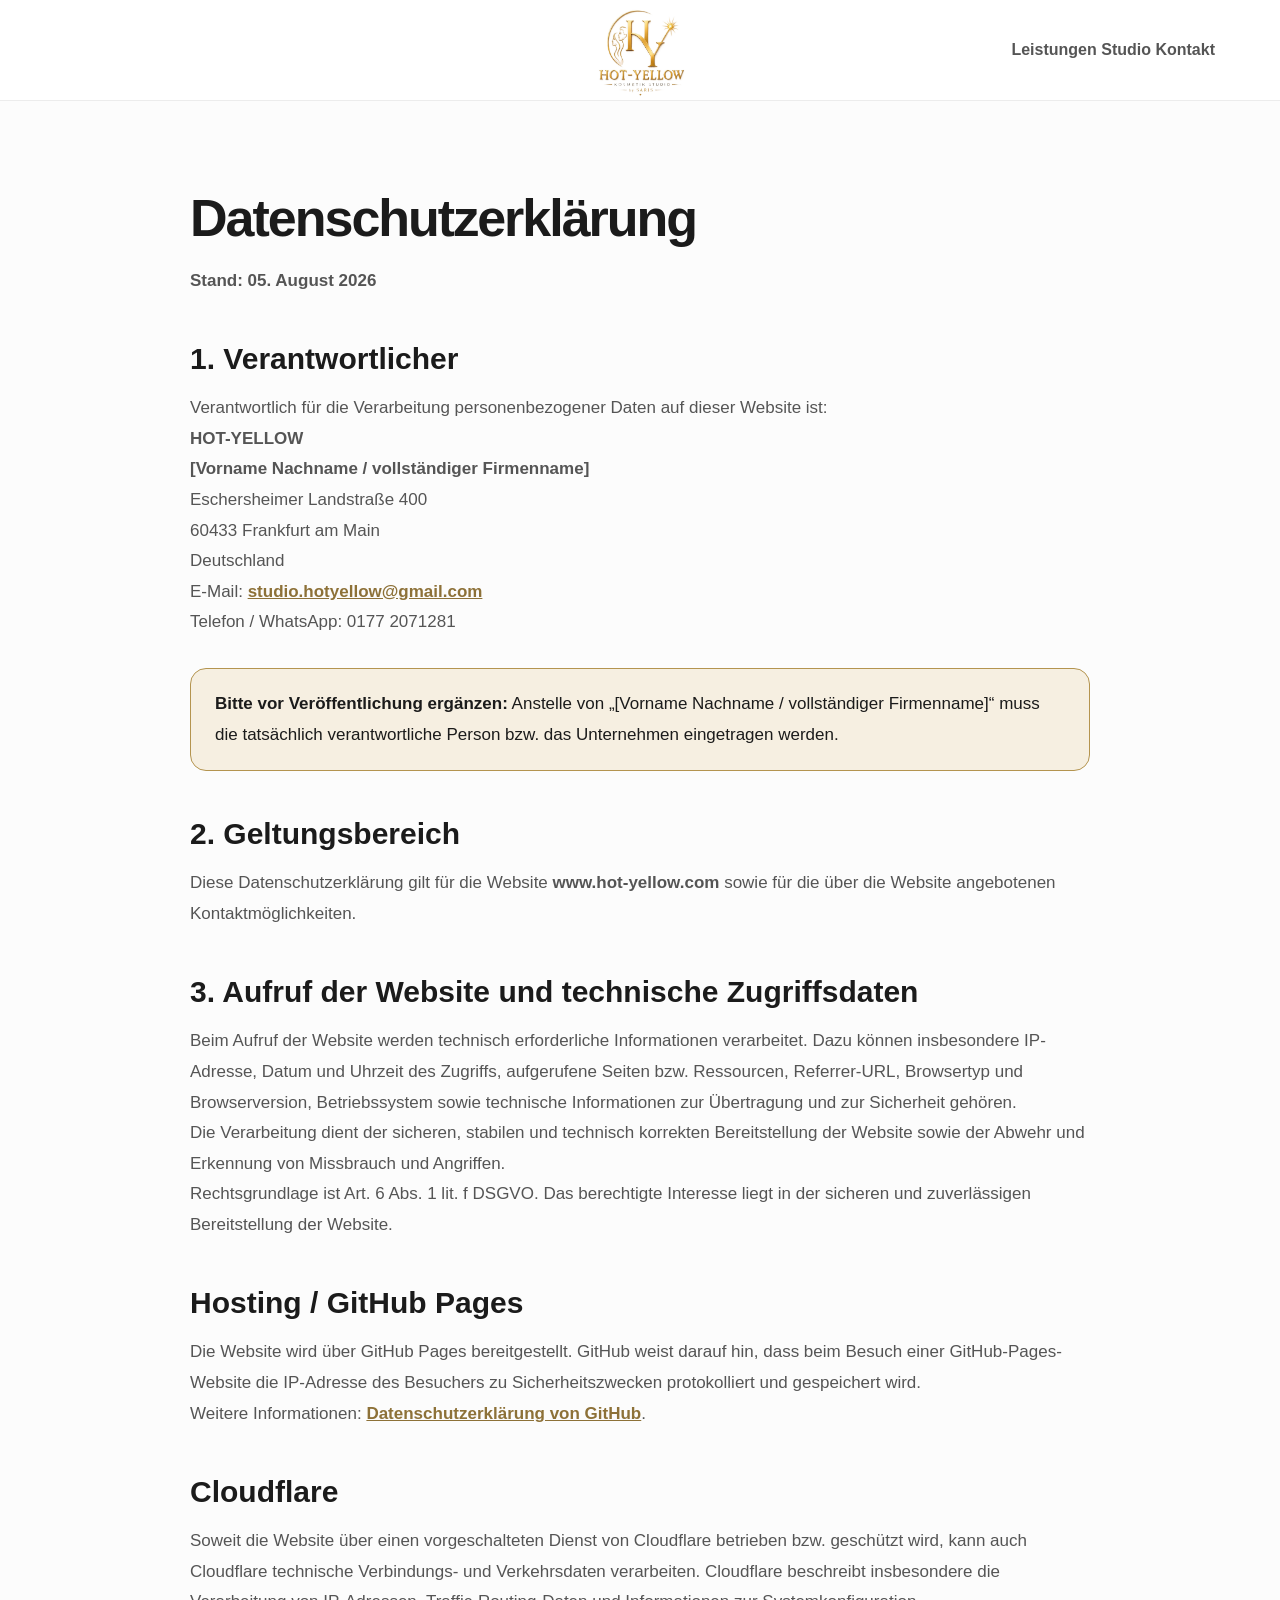
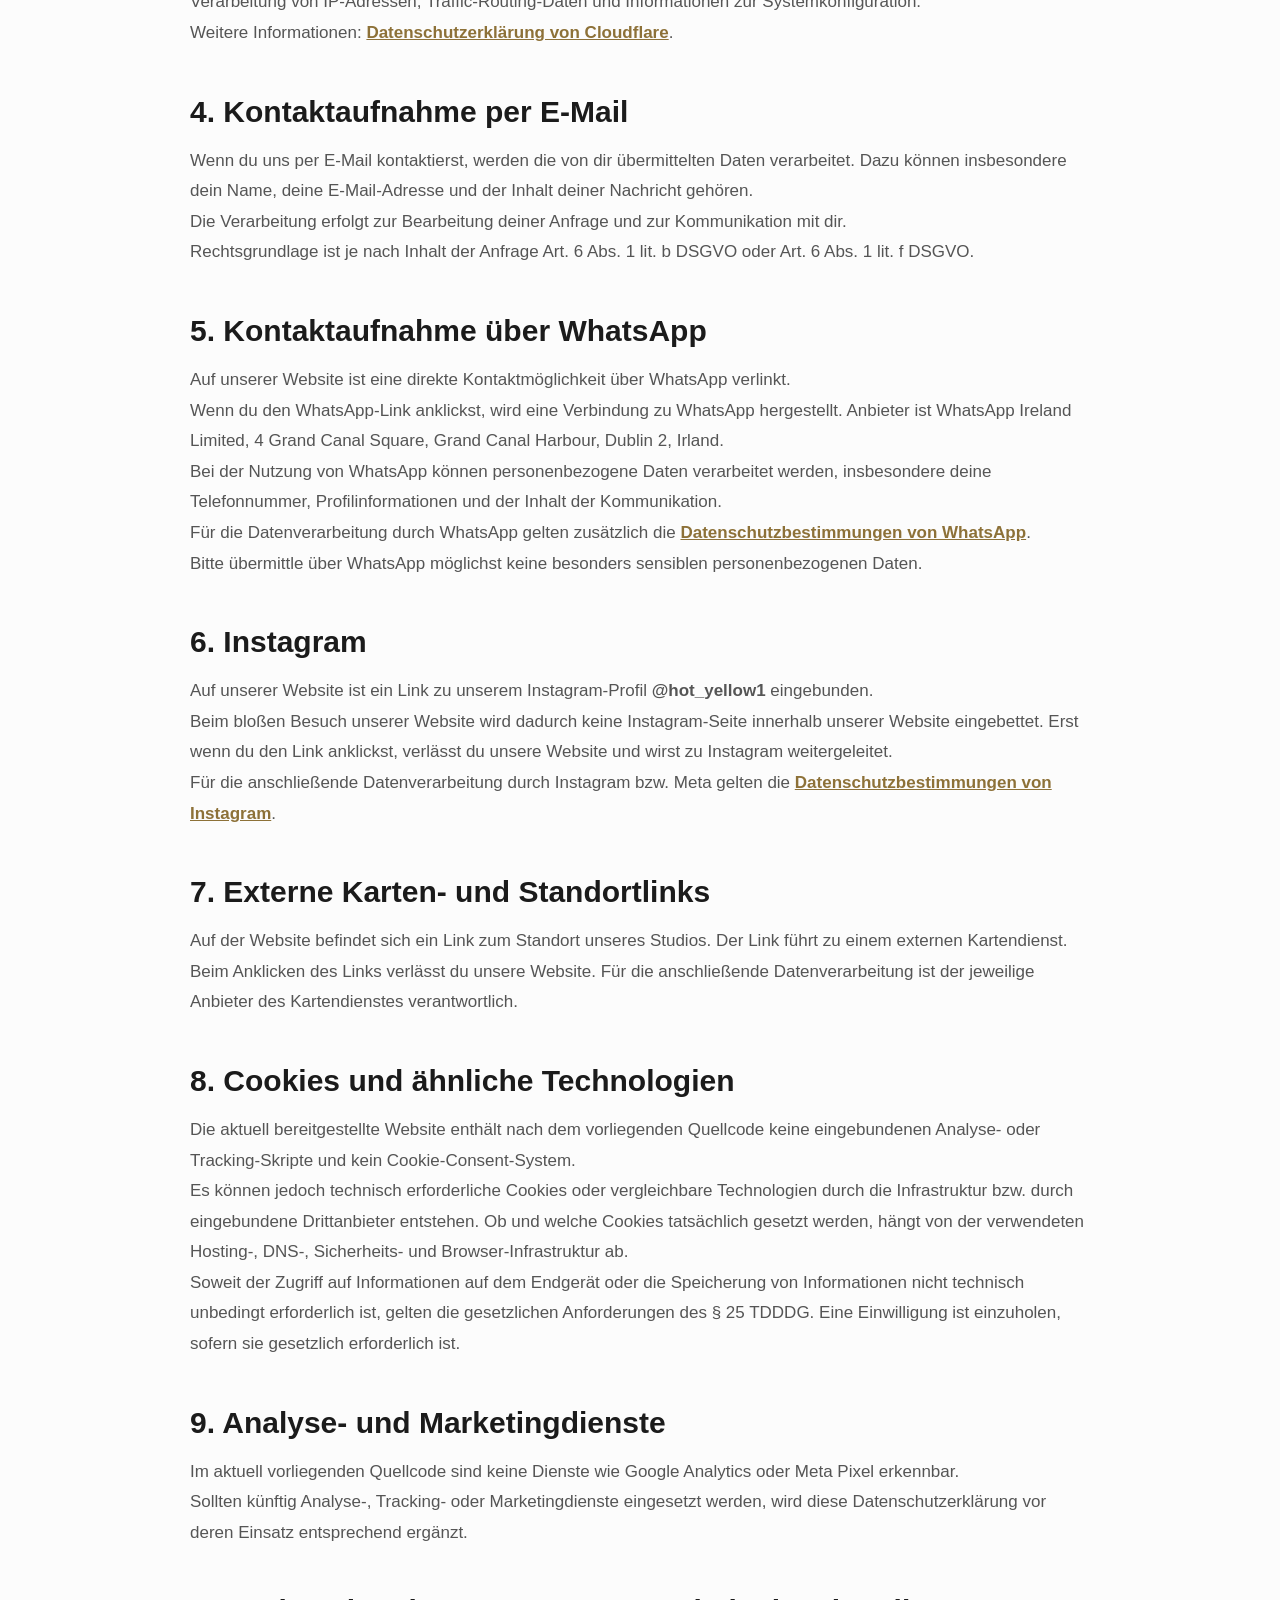
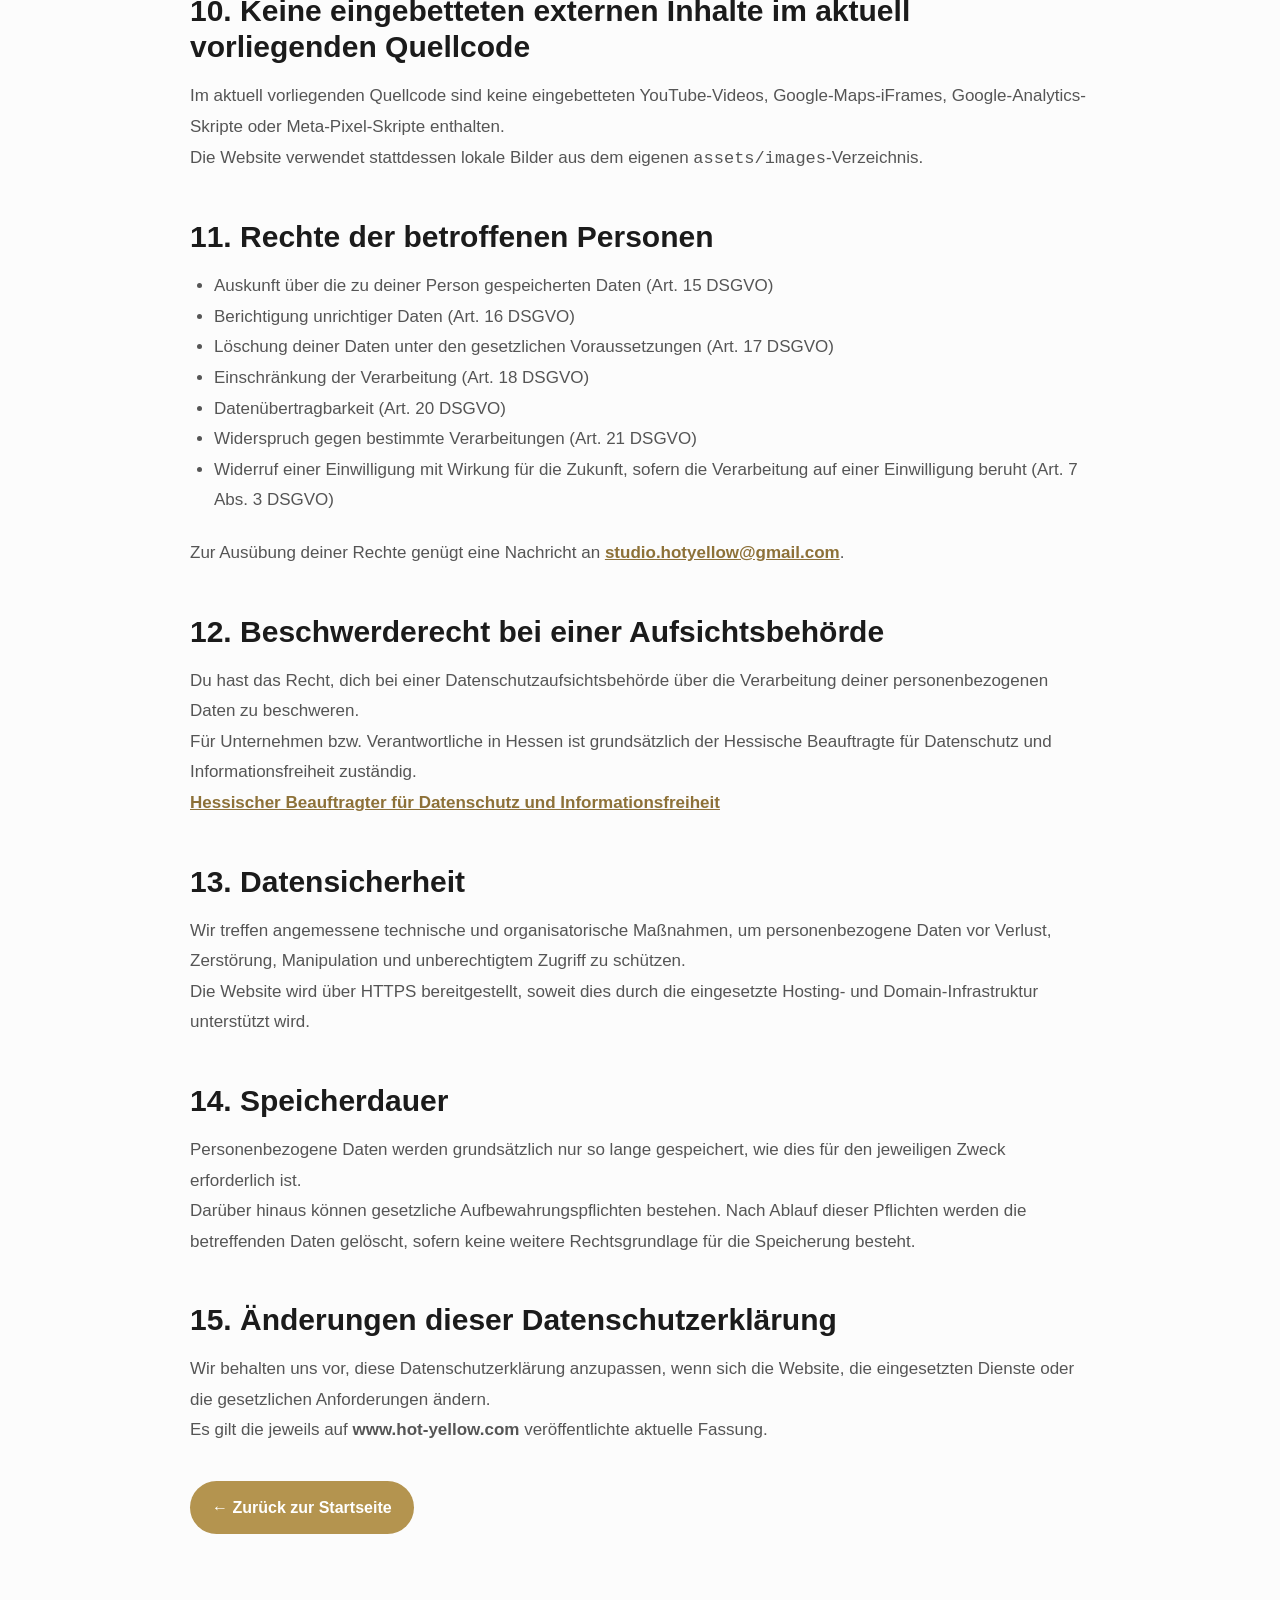
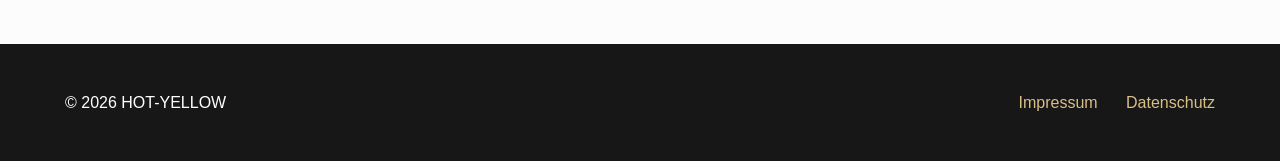
==== datenschutz.html @ 94e971d3 "Add files via upload" ====
<!DOCTYPE html>
<html lang="de">
<head>
<meta charset="UTF-8">
<meta name="viewport" content="width=device-width, initial-scale=1.0">
<title>Datenschutzerklärung | HOT-YELLOW</title>
<meta name="description" content="Datenschutzerklärung von HOT-YELLOW Frankfurt.">
<link rel="stylesheet" href="style.css">
<style>
.privacy-page{padding:90px 0 110px;background:var(--background);}
.privacy-page .container{max-width:900px;}
.privacy-page h1{font-size:52px;letter-spacing:-2px;margin-bottom:20px;line-height:1.05;}
.privacy-page h2{font-size:30px;line-height:1.2;margin:45px 0 16px;}
.privacy-page p,.privacy-page li{font-size:17px;line-height:1.8;color:#555;}
.privacy-page ul{padding-left:24px;margin:12px 0 22px;}
.privacy-page a{color:var(--gold-dark);font-weight:600;}
.privacy-note{background:var(--gold-light);border:1px solid var(--gold);padding:20px 24px;border-radius:16px;margin:30px 0;}
.privacy-note p{color:var(--black);margin:0;}
.privacy-back{display:inline-block;margin-top:35px;padding:13px 22px;border-radius:999px;background:var(--gold);color:#fff!important;text-decoration:none;}
@media(max-width:900px){.privacy-page{padding:60px 0 80px}.privacy-page h1{font-size:42px}.privacy-page h2{font-size:26px}}
</style>
</head>
<body>

<header>
    <div class="container nav">
        <a href="index.html" class="logo">
            <img src="assets/images/logo-hot-yellow.png" alt="HOT-YELLOW">
        </a>
        <nav>
            <a href="index.html#leistungen">Leistungen</a>
            <a href="index.html#studio">Studio</a>
            <a href="index.html#kontakt">Kontakt</a>
        </nav>
    </div>
</header>

<main class="privacy-page">
<div class="container">

<h1>Datenschutzerklärung</h1>
<p><strong>Stand: 05. August 2026</strong></p>

<h2>1. Verantwortlicher</h2>
<p>Verantwortlich für die Verarbeitung personenbezogener Daten auf dieser Website ist:</p>
<p><strong>HOT-YELLOW</strong><br>
<strong>[Vorname Nachname / vollständiger Firmenname]</strong><br>
Eschersheimer Landstraße 400<br>
60433 Frankfurt am Main<br>
Deutschland</p>
<p>E-Mail: <a href="mailto:studio.hotyellow@gmail.com">studio.hotyellow@gmail.com</a><br>
Telefon / WhatsApp: 0177 2071281</p>

<div class="privacy-note">
<p><strong>Bitte vor Veröffentlichung ergänzen:</strong> Anstelle von „[Vorname Nachname / vollständiger Firmenname]“ muss die tatsächlich verantwortliche Person bzw. das Unternehmen eingetragen werden.</p>
</div>

<h2>2. Geltungsbereich</h2>
<p>Diese Datenschutzerklärung gilt für die Website <strong>www.hot-yellow.com</strong> sowie für die über die Website angebotenen Kontaktmöglichkeiten.</p>

<h2>3. Aufruf der Website und technische Zugriffsdaten</h2>
<p>Beim Aufruf der Website werden technisch erforderliche Informationen verarbeitet. Dazu können insbesondere IP-Adresse, Datum und Uhrzeit des Zugriffs, aufgerufene Seiten bzw. Ressourcen, Referrer-URL, Browsertyp und Browserversion, Betriebssystem sowie technische Informationen zur Übertragung und zur Sicherheit gehören.</p>
<p>Die Verarbeitung dient der sicheren, stabilen und technisch korrekten Bereitstellung der Website sowie der Abwehr und Erkennung von Missbrauch und Angriffen.</p>
<p>Rechtsgrundlage ist Art. 6 Abs. 1 lit. f DSGVO. Das berechtigte Interesse liegt in der sicheren und zuverlässigen Bereitstellung der Website.</p>

<h2>Hosting / GitHub Pages</h2>
<p>Die Website wird über GitHub Pages bereitgestellt. GitHub weist darauf hin, dass beim Besuch einer GitHub-Pages-Website die IP-Adresse des Besuchers zu Sicherheitszwecken protokolliert und gespeichert wird.</p>
<p>Weitere Informationen: <a href="https://docs.github.com/de/site-policy/privacy-policies/github-general-privacy-statement" target="_blank" rel="noopener">Datenschutzerklärung von GitHub</a>.</p>

<h2>Cloudflare</h2>
<p>Soweit die Website über einen vorgeschalteten Dienst von Cloudflare betrieben bzw. geschützt wird, kann auch Cloudflare technische Verbindungs- und Verkehrsdaten verarbeiten. Cloudflare beschreibt insbesondere die Verarbeitung von IP-Adressen, Traffic-Routing-Daten und Informationen zur Systemkonfiguration.</p>
<p>Weitere Informationen: <a href="https://www.cloudflare.com/policies/privacy/" target="_blank" rel="noopener">Datenschutzerklärung von Cloudflare</a>.</p>

<h2>4. Kontaktaufnahme per E-Mail</h2>
<p>Wenn du uns per E-Mail kontaktierst, werden die von dir übermittelten Daten verarbeitet. Dazu können insbesondere dein Name, deine E-Mail-Adresse und der Inhalt deiner Nachricht gehören.</p>
<p>Die Verarbeitung erfolgt zur Bearbeitung deiner Anfrage und zur Kommunikation mit dir.</p>
<p>Rechtsgrundlage ist je nach Inhalt der Anfrage Art. 6 Abs. 1 lit. b DSGVO oder Art. 6 Abs. 1 lit. f DSGVO.</p>

<h2>5. Kontaktaufnahme über WhatsApp</h2>
<p>Auf unserer Website ist eine direkte Kontaktmöglichkeit über WhatsApp verlinkt.</p>
<p>Wenn du den WhatsApp-Link anklickst, wird eine Verbindung zu WhatsApp hergestellt. Anbieter ist WhatsApp Ireland Limited, 4 Grand Canal Square, Grand Canal Harbour, Dublin 2, Irland.</p>
<p>Bei der Nutzung von WhatsApp können personenbezogene Daten verarbeitet werden, insbesondere deine Telefonnummer, Profilinformationen und der Inhalt der Kommunikation.</p>
<p>Für die Datenverarbeitung durch WhatsApp gelten zusätzlich die <a href="https://www.whatsapp.com/legal/privacy-policy" target="_blank" rel="noopener">Datenschutzbestimmungen von WhatsApp</a>.</p>
<p>Bitte übermittle über WhatsApp möglichst keine besonders sensiblen personenbezogenen Daten.</p>

<h2>6. Instagram</h2>
<p>Auf unserer Website ist ein Link zu unserem Instagram-Profil <strong>@hot_yellow1</strong> eingebunden.</p>
<p>Beim bloßen Besuch unserer Website wird dadurch keine Instagram-Seite innerhalb unserer Website eingebettet. Erst wenn du den Link anklickst, verlässt du unsere Website und wirst zu Instagram weitergeleitet.</p>
<p>Für die anschließende Datenverarbeitung durch Instagram bzw. Meta gelten die <a href="https://privacycenter.instagram.com/policy/" target="_blank" rel="noopener">Datenschutzbestimmungen von Instagram</a>.</p>

<h2>7. Externe Karten- und Standortlinks</h2>
<p>Auf der Website befindet sich ein Link zum Standort unseres Studios. Der Link führt zu einem externen Kartendienst.</p>
<p>Beim Anklicken des Links verlässt du unsere Website. Für die anschließende Datenverarbeitung ist der jeweilige Anbieter des Kartendienstes verantwortlich.</p>

<h2>8. Cookies und ähnliche Technologien</h2>
<p>Die aktuell bereitgestellte Website enthält nach dem vorliegenden Quellcode keine eingebundenen Analyse- oder Tracking-Skripte und kein Cookie-Consent-System.</p>
<p>Es können jedoch technisch erforderliche Cookies oder vergleichbare Technologien durch die Infrastruktur bzw. durch eingebundene Drittanbieter entstehen. Ob und welche Cookies tatsächlich gesetzt werden, hängt von der verwendeten Hosting-, DNS-, Sicherheits- und Browser-Infrastruktur ab.</p>
<p>Soweit der Zugriff auf Informationen auf dem Endgerät oder die Speicherung von Informationen nicht technisch unbedingt erforderlich ist, gelten die gesetzlichen Anforderungen des § 25 TDDDG. Eine Einwilligung ist einzuholen, sofern sie gesetzlich erforderlich ist.</p>

<h2>9. Analyse- und Marketingdienste</h2>
<p>Im aktuell vorliegenden Quellcode sind keine Dienste wie Google Analytics oder Meta Pixel erkennbar.</p>
<p>Sollten künftig Analyse-, Tracking- oder Marketingdienste eingesetzt werden, wird diese Datenschutzerklärung vor deren Einsatz entsprechend ergänzt.</p>

<h2>10. Keine eingebetteten externen Inhalte im aktuell vorliegenden Quellcode</h2>
<p>Im aktuell vorliegenden Quellcode sind keine eingebetteten YouTube-Videos, Google-Maps-iFrames, Google-Analytics-Skripte oder Meta-Pixel-Skripte enthalten.</p>
<p>Die Website verwendet stattdessen lokale Bilder aus dem eigenen <code>assets/images</code>-Verzeichnis.</p>

<h2>11. Rechte der betroffenen Personen</h2>
<ul>
<li>Auskunft über die zu deiner Person gespeicherten Daten (Art. 15 DSGVO)</li>
<li>Berichtigung unrichtiger Daten (Art. 16 DSGVO)</li>
<li>Löschung deiner Daten unter den gesetzlichen Voraussetzungen (Art. 17 DSGVO)</li>
<li>Einschränkung der Verarbeitung (Art. 18 DSGVO)</li>
<li>Datenübertragbarkeit (Art. 20 DSGVO)</li>
<li>Widerspruch gegen bestimmte Verarbeitungen (Art. 21 DSGVO)</li>
<li>Widerruf einer Einwilligung mit Wirkung für die Zukunft, sofern die Verarbeitung auf einer Einwilligung beruht (Art. 7 Abs. 3 DSGVO)</li>
</ul>
<p>Zur Ausübung deiner Rechte genügt eine Nachricht an <a href="mailto:studio.hotyellow@gmail.com">studio.hotyellow@gmail.com</a>.</p>

<h2>12. Beschwerderecht bei einer Aufsichtsbehörde</h2>
<p>Du hast das Recht, dich bei einer Datenschutzaufsichtsbehörde über die Verarbeitung deiner personenbezogenen Daten zu beschweren.</p>
<p>Für Unternehmen bzw. Verantwortliche in Hessen ist grundsätzlich der Hessische Beauftragte für Datenschutz und Informationsfreiheit zuständig.</p>
<p><a href="https://datenschutz.hessen.de/" target="_blank" rel="noopener">Hessischer Beauftragter für Datenschutz und Informationsfreiheit</a></p>

<h2>13. Datensicherheit</h2>
<p>Wir treffen angemessene technische und organisatorische Maßnahmen, um personenbezogene Daten vor Verlust, Zerstörung, Manipulation und unberechtigtem Zugriff zu schützen.</p>
<p>Die Website wird über HTTPS bereitgestellt, soweit dies durch die eingesetzte Hosting- und Domain-Infrastruktur unterstützt wird.</p>

<h2>14. Speicherdauer</h2>
<p>Personenbezogene Daten werden grundsätzlich nur so lange gespeichert, wie dies für den jeweiligen Zweck erforderlich ist.</p>
<p>Darüber hinaus können gesetzliche Aufbewahrungspflichten bestehen. Nach Ablauf dieser Pflichten werden die betreffenden Daten gelöscht, sofern keine weitere Rechtsgrundlage für die Speicherung besteht.</p>

<h2>15. Änderungen dieser Datenschutzerklärung</h2>
<p>Wir behalten uns vor, diese Datenschutzerklärung anzupassen, wenn sich die Website, die eingesetzten Dienste oder die gesetzlichen Anforderungen ändern.</p>
<p>Es gilt die jeweils auf <strong>www.hot-yellow.com</strong> veröffentlichte aktuelle Fassung.</p>

<a class="privacy-back" href="index.html">← Zurück zur Startseite</a>

</div>
</main>

<footer>
<div class="container footer">
<p>© 2026 HOT-YELLOW</p>
<div>
<a href="#">Impressum</a>
<a href="datenschutz.html">Datenschutz</a>
</div>
</div>
</footer>

</body>
</html>
---- style.css ----
:root{

--gold:#b4944f;
--gold-light:#f6efe1;
--gold-dark:#8d7138;

--black:#1b1b1b;
--gray:#666;

--white:#fff;

--border:#ececec;

--background:#fcfcfc;

}

*{

margin:0;

padding:0;

box-sizing:border-box;

}

html{

scroll-behavior:smooth;

}

body{

font-family:Inter,Arial,sans-serif;

background:var(--background);

color:var(--black);

line-height:1.7;

}

img{

display:block;

max-width:100%;

}

.container{

width:min(1150px,92%);

margin:auto;

}

/* ===================== */

header{

position:sticky;

top:0;

background:rgba(255,255,255,.94);

backdrop-filter:blur(14px);

border-bottom:1px solid var(--border);

z-index:100;

}


.logo{

    position:absolute;

    left:50%;

    transform:translateX(-50%);

}

.logo img{

    height:95px;

    width:auto;

}



.nav{
    position: relative;
    height: 100px;
    display: flex;
    justify-content: flex-end;
    align-items: center;
    gap: 100px;   /* Abstand zwischen Leistungen, Studio und Kontakt */

}
   
}


.menu-toggle{
    display:none;
}

@media (max-width:900px){

    .nav{
        justify-content: space-between;
        padding: 0 40px;
        display: flex;
        gap: 40px;
    }

    .logo{
        position: static;
        transform: none;
        order: -1;
    }

    .logo img{
        height: 70px;
    }



}




nav a{

text-decoration:none;
color:#555;
font-weight:600;
transition:.3s;

}

nav a:hover{

color:var(--gold);

}

.nav-spacer{
    flex: 1;
}

/* ===================== */

.hero{

padding:110px 0;

background:

radial-gradient(circle at top right,#f8f1df,transparent 35%),

linear-gradient(#ffffff,#faf8f3);

}

.hero-grid{

display:grid;

grid-template-columns:1.1fr .9fr;

gap:70px;

align-items:center;

}

.eyebrow{

text-transform:uppercase;

letter-spacing:2px;

font-weight:700;

color:var(--gold-dark);

margin-bottom:20px;

}

h1{

font-size:72px;

line-height:.95;

margin-bottom:30px;

letter-spacing:-3px;

}

.hero p{

font-size:20px;

color:#555;

max-width:650px;

}

.hero-image{

background:white;

padding:30px;

border-radius:32px;

box-shadow:

0 20px 70px rgba(0,0,0,.08);

}

.badges{

display:flex;

flex-wrap:wrap;

gap:14px;

margin-top:40px;

}

.badges span{

padding:10px 18px;

background:var(--gold-light);

border-radius:999px;

font-weight:600;

font-size:14px;

color:var(--gold-dark);

}

.buttons{

display:flex;

gap:18px;

margin-top:45px;

}

.button{

padding:16px 28px;

border-radius:999px;

background:var(--gold);

color:white;

text-decoration:none;

font-weight:700;

transition:.3s;

}

.button:hover{

transform:translateY(-3px);

}

.secondary{

background:white;

color:black;

border:1px solid var(--border);

}

@media(max-width:900px){

.hero-grid{

grid-template-columns:1fr;

}

.hero-image{

max-width:420px;

margin:auto;

}

h1{

font-size:52px;

}



}





/* ======================= */
/* SERVICES */
/* ======================= */

.section{

padding:110px 0;

}

.section-label{

color:var(--gold-dark);

text-transform:uppercase;

font-weight:700;

letter-spacing:2px;

margin-bottom:18px;

}

.section h2{

font-size:52px;

line-height:1.1;

margin-bottom:25px;

letter-spacing:-2px;

}

.section-text{

max-width:720px;

font-size:20px;

color:#666;

margin-bottom:60px;

}

.services{

display:grid;

grid-template-columns:repeat(3,1fr);

gap:28px;

}

.service-card{

background:white;

padding:38px;

border-radius:28px;

border:1px solid var(--border);

transition:.35s;

box-shadow:

0 12px 40px rgba(0,0,0,.04);

}

.service-card:hover{

transform:translateY(-10px);

box-shadow:

0 28px 70px rgba(0,0,0,.10);

}

.icon{

width:62px;

height:62px;

border-radius:18px;

display:flex;

align-items:center;

justify-content:center;

font-size:28px;

background:var(--gold-light);

margin-bottom:24px;

}

.service-card h3{

margin-bottom:16px;

font-size:24px;

}

.service-card p{

color:#666;

font-size:17px;

line-height:1.7;

}

@media(max-width:950px){

.services{

grid-template-columns:1fr;

}

.section h2{

font-size:40px;

}

}


/* ======================= */
/* STUDIO */
/* ======================= */

.studio{

background:#faf9f6;

}

.studio-grid{

display:grid;

grid-template-columns:1fr 1fr;

gap:70px;

align-items:center;

}

.studio-features{

display:grid;

grid-template-columns:1fr 1fr;

gap:18px;

margin-top:35px;

}

.studio-features div{

background:white;

padding:18px;

border-radius:16px;

font-weight:600;

border:1px solid var(--border);

}

.slider-container{

position:relative;

max-width:720px;

margin:auto;

overflow:hidden;

border-radius:28px;

box-shadow:

0 25px 70px rgba(0,0,0,.12);

}

.slider-container img{

width:100%;

height:520px;

object-fit:cover;

display:block;

transition:.35s;

}

.slider-btn{

position:absolute;

top:50%;

transform:translateY(-50%);

width:52px;

height:52px;

border:none;

border-radius:50%;

background:rgba(255,255,255,.85);

font-size:28px;

cursor:pointer;

transition:.25s;

}

.slider-btn:hover{

background:white;

transform:translateY(-50%) scale(1.08);

}

.prev{

left:20px;

}

.next{

right:20px;

}

@media(max-width:950px){

.studio-grid{

grid-template-columns:1fr;

}

.slider-container img{

height:340px;

}

.studio-features{

grid-template-columns:1fr;

}

}



/* ======================= */
/* CONTACT */
/* ======================= */

.contact{

padding:120px 0;

background:

linear-gradient(135deg,

#faf8f2,

#f4ecda);

}

.contact-grid{

display:grid;

grid-template-columns:1fr .9fr;

gap:70px;

align-items:center;

}

.contact-buttons{

display:flex;

gap:18px;

margin-top:40px;

flex-wrap:wrap;

}

.contact-card{

background:white;

padding:45px;

border-radius:30px;

box-shadow:

0 30px 80px rgba(0,0,0,.08);

}

.contact-card h3{

font-size:34px;

margin-bottom:35px;

}

.address{

font-size:26px;

font-weight:700;

line-height:1.4;

margin-bottom:30px;

}

.contact-card hr{

margin:30px 0;

border:none;

border-top:1px solid #ececec;

}

.contact-card p{

margin-bottom:24px;

font-size:18px;

}

.contact-card a{

text-decoration:none;

color:var(--gold-dark);

font-weight:700;

}

.maps-button{

display:inline-flex;

margin-top:20px;

padding:16px 28px;

background:var(--gold);

color:white !important;

border-radius:999px;

text-decoration:none;

transition:.3s;

}

.maps-button:hover{

background:var(--gold-dark);

}

/* ======================= */
/* FOOTER */
/* ======================= */

footer{

background:#171717;

padding:45px 0;

color:white;

}

.footer{

display:flex;

justify-content:space-between;

align-items:center;

gap:20px;

}

.footer a{

color:#d8c087;

text-decoration:none;

margin-left:24px;

}

.footer a:hover{

color:white;

}

@media(max-width:900px){

.contact-grid{

grid-template-columns:1fr;

}

.footer{

flex-direction:column;

text-align:center;

}

.address{

font-size:22px;

}
}
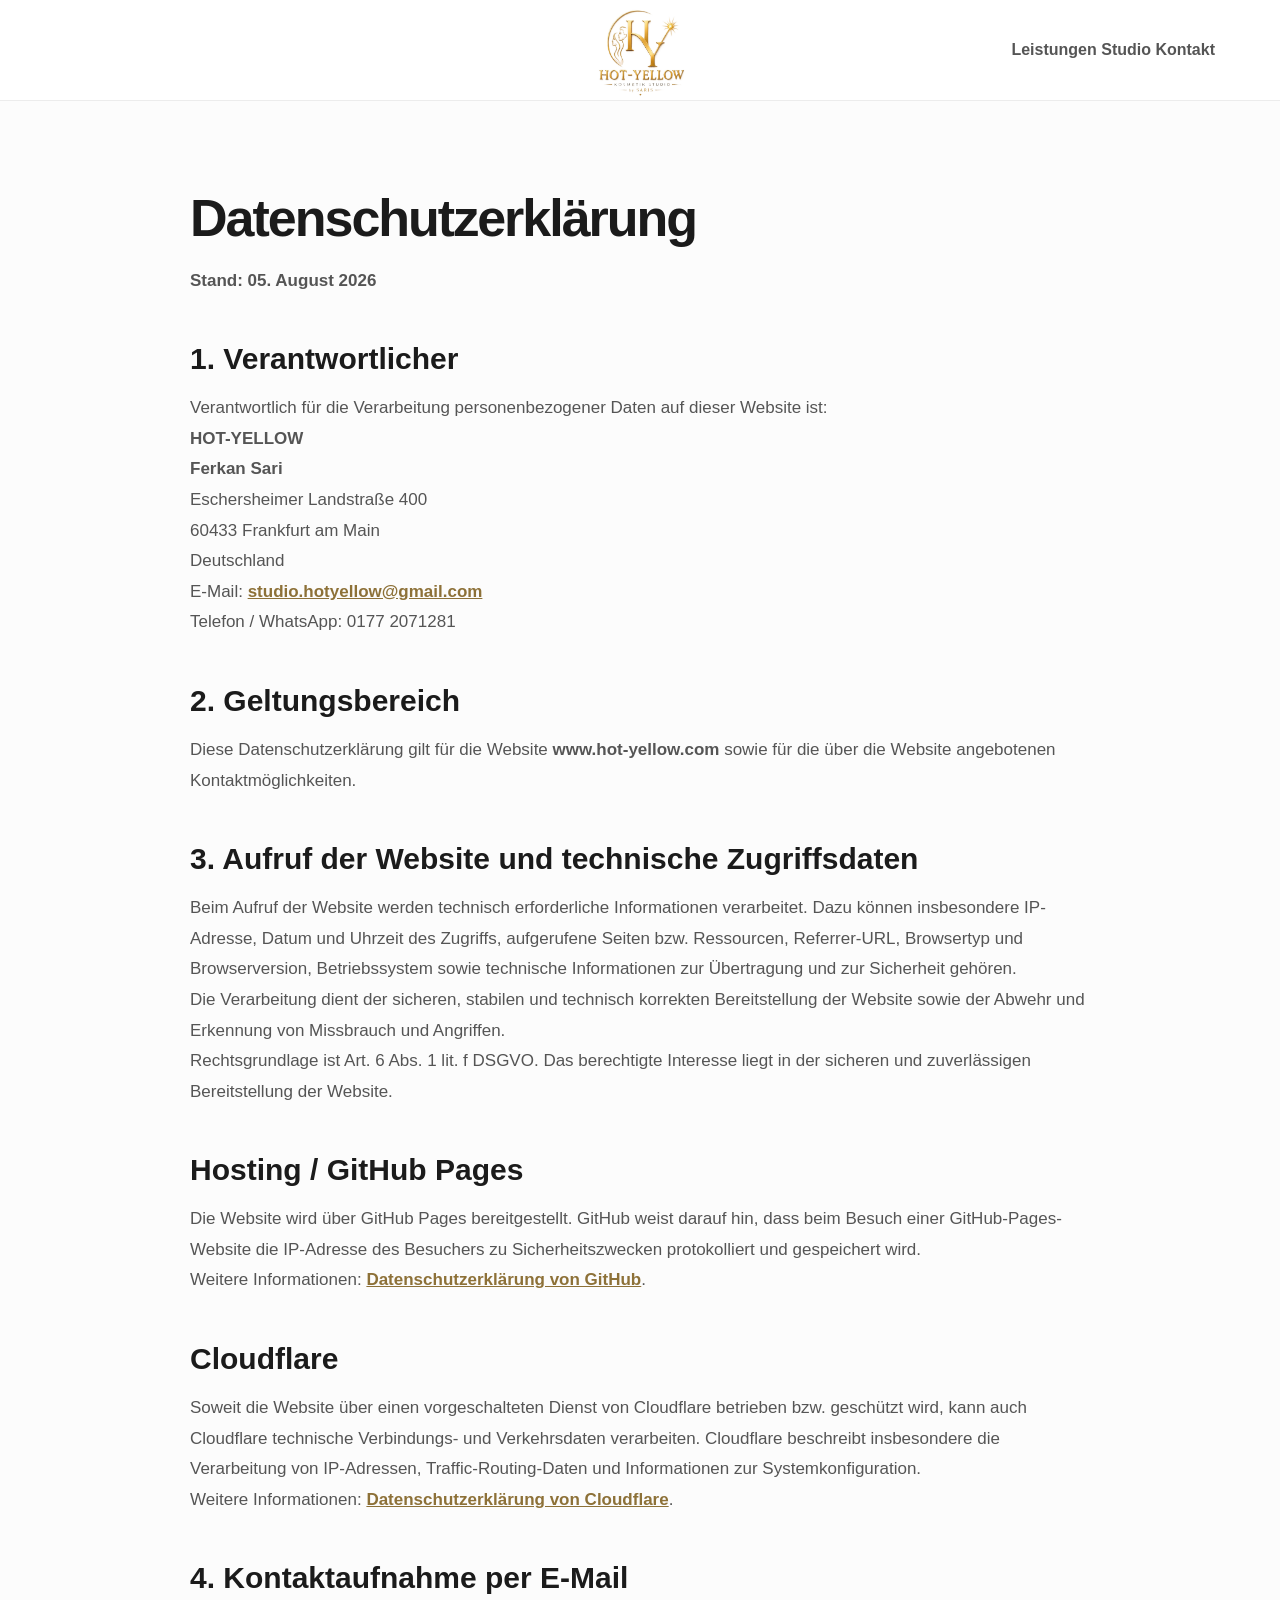
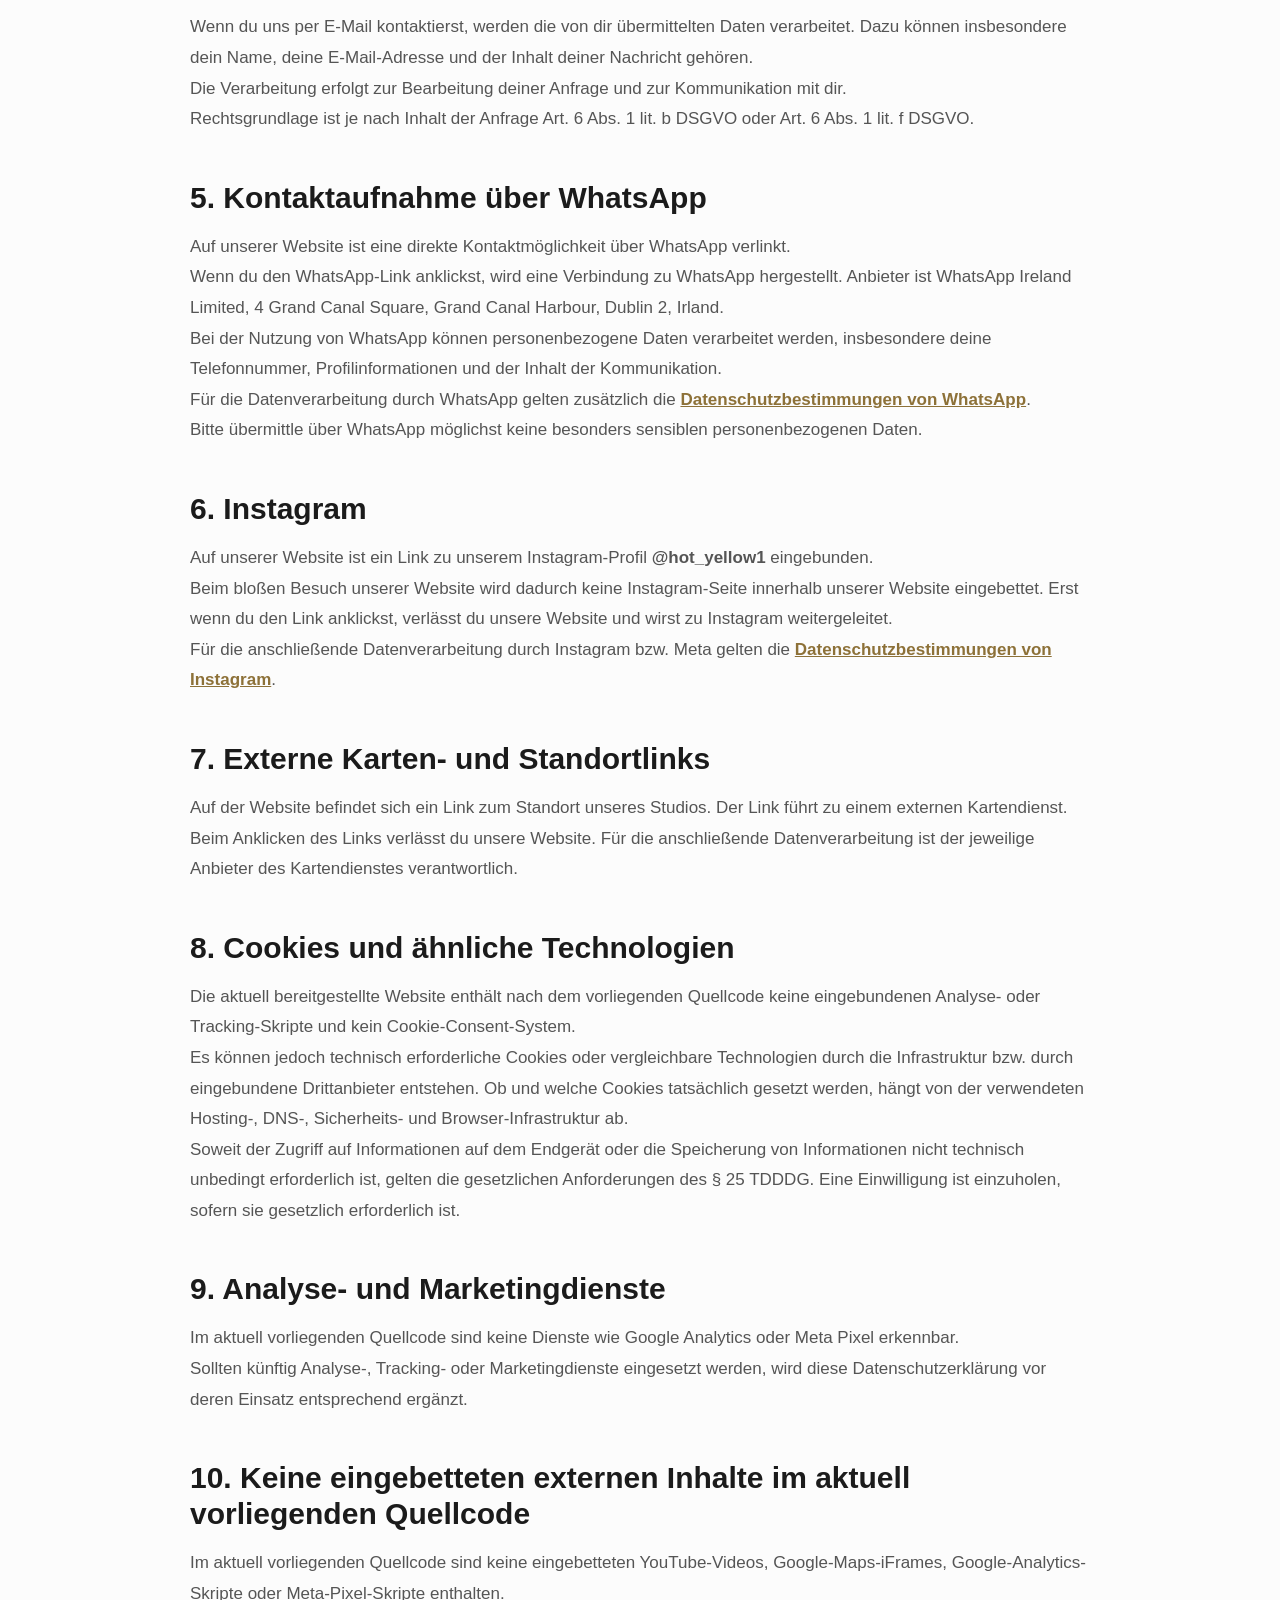
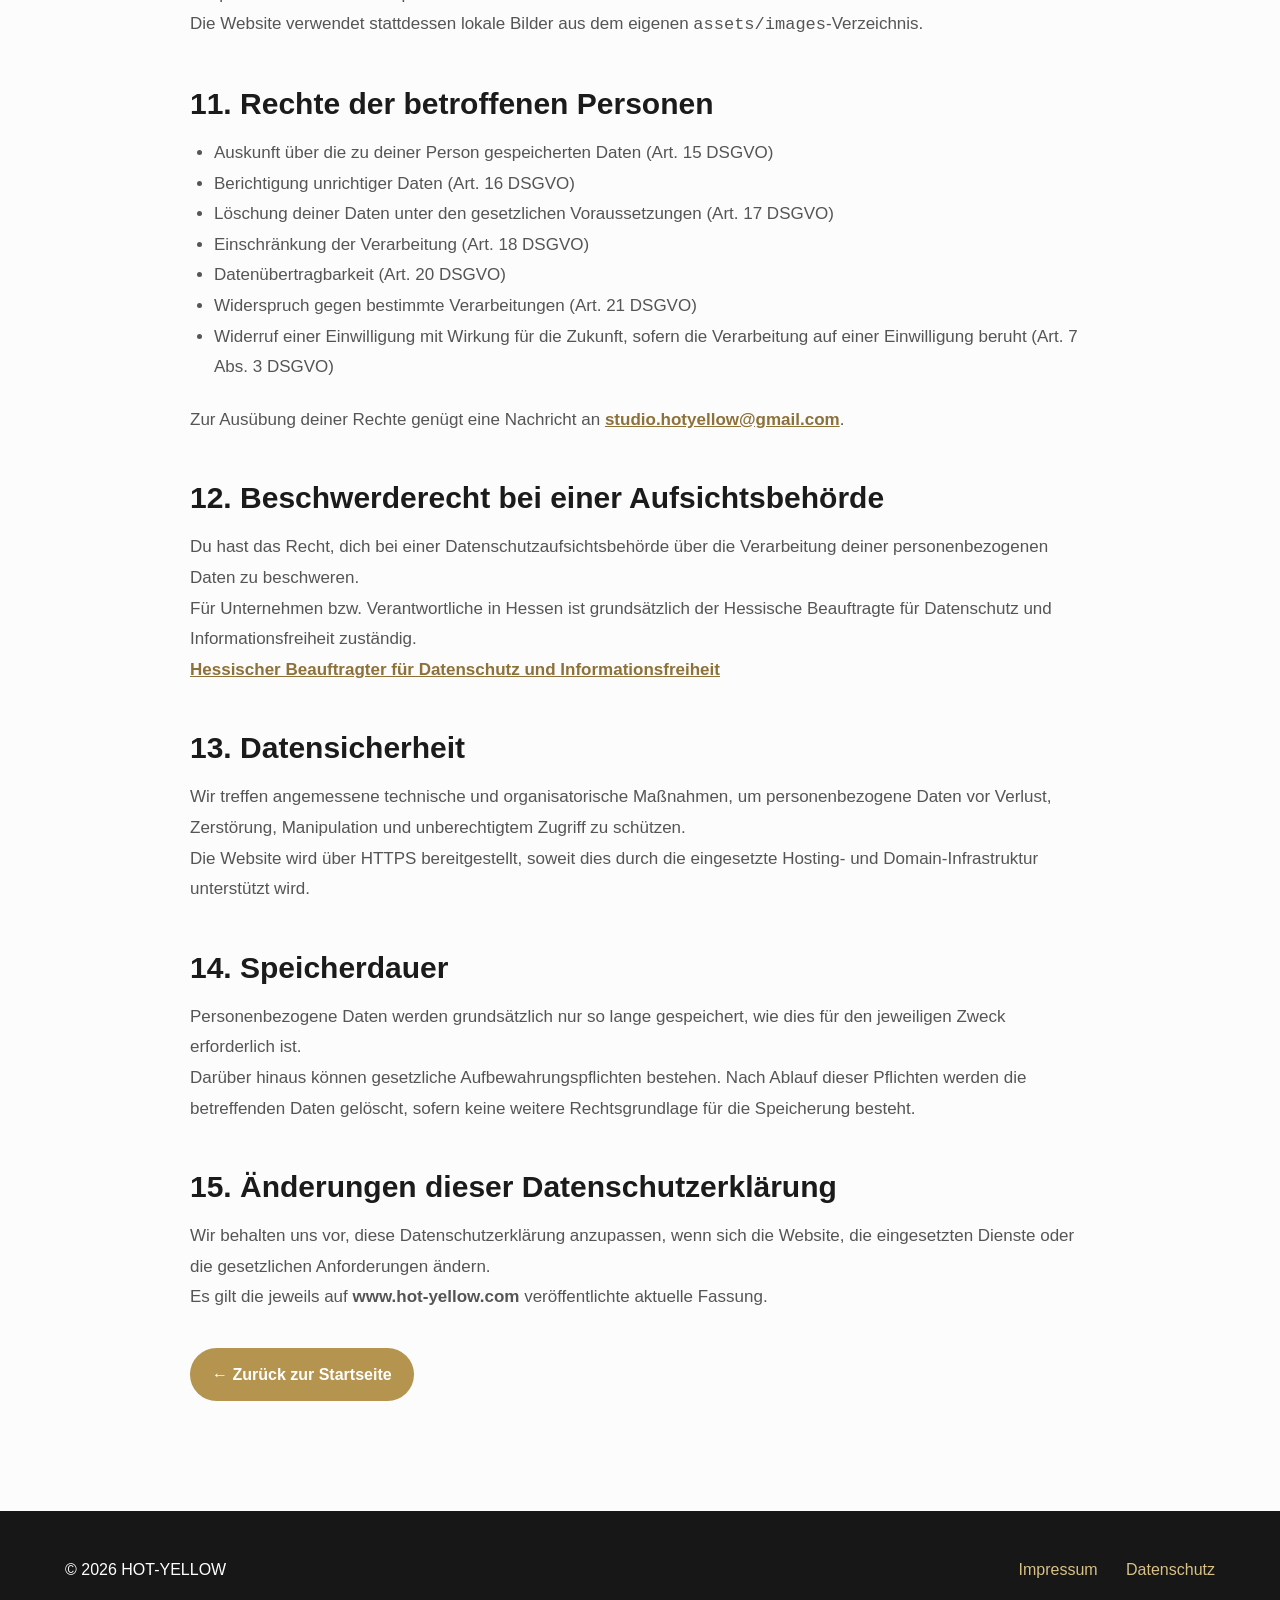
==== commit 4f1f00df: "Update datenschutz.html" ====
--- a/datenschutz.html
+++ b/datenschutz.html
@@ -44,16 +44,13 @@
 <h2>1. Verantwortlicher</h2>
 <p>Verantwortlich für die Verarbeitung personenbezogener Daten auf dieser Website ist:</p>
 <p><strong>HOT-YELLOW</strong><br>
-<strong>[Vorname Nachname / vollständiger Firmenname]</strong><br>
+<strong>Ferkan Sari</strong><br>
 Eschersheimer Landstraße 400<br>
 60433 Frankfurt am Main<br>
 Deutschland</p>
 <p>E-Mail: <a href="mailto:studio.hotyellow@gmail.com">studio.hotyellow@gmail.com</a><br>
 Telefon / WhatsApp: 0177 2071281</p>
 
-<div class="privacy-note">
-<p><strong>Bitte vor Veröffentlichung ergänzen:</strong> Anstelle von „[Vorname Nachname / vollständiger Firmenname]“ muss die tatsächlich verantwortliche Person bzw. das Unternehmen eingetragen werden.</p>
-</div>
 
 <h2>2. Geltungsbereich</h2>
 <p>Diese Datenschutzerklärung gilt für die Website <strong>www.hot-yellow.com</strong> sowie für die über die Website angebotenen Kontaktmöglichkeiten.</p>
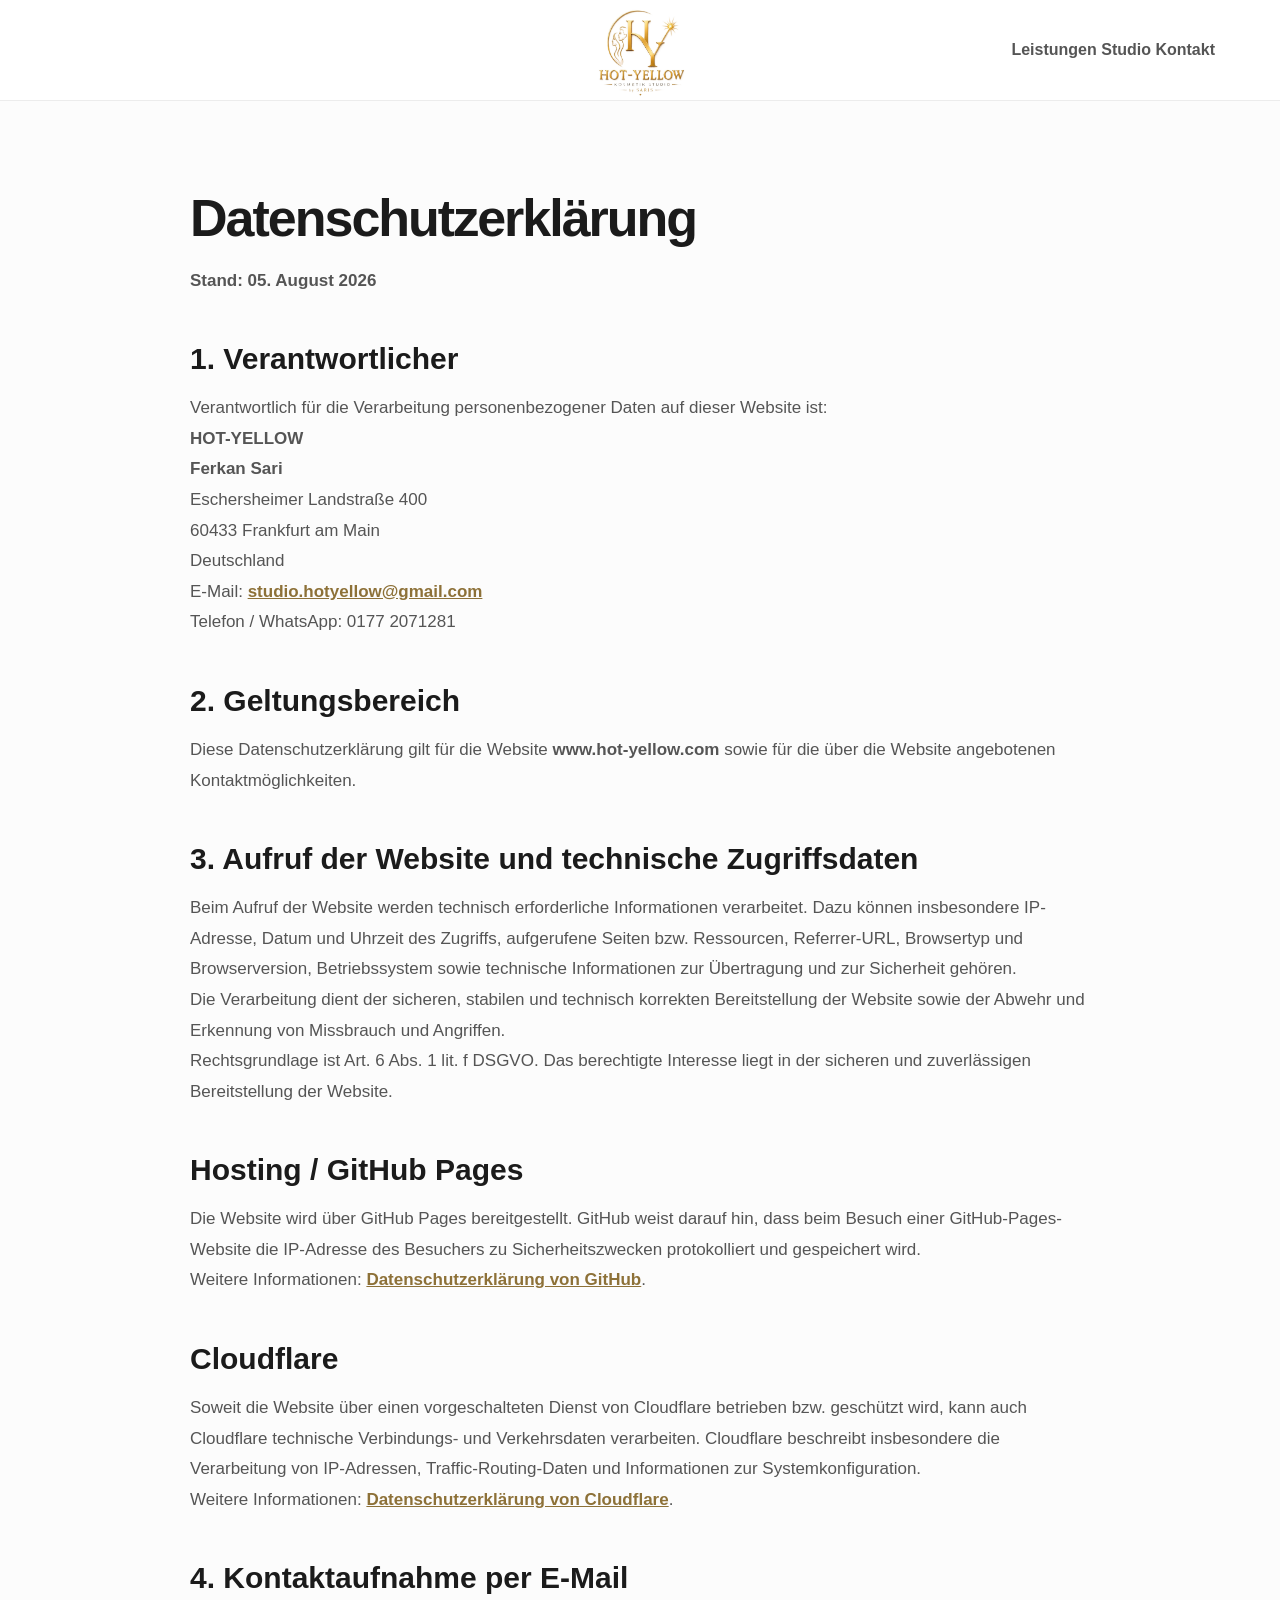
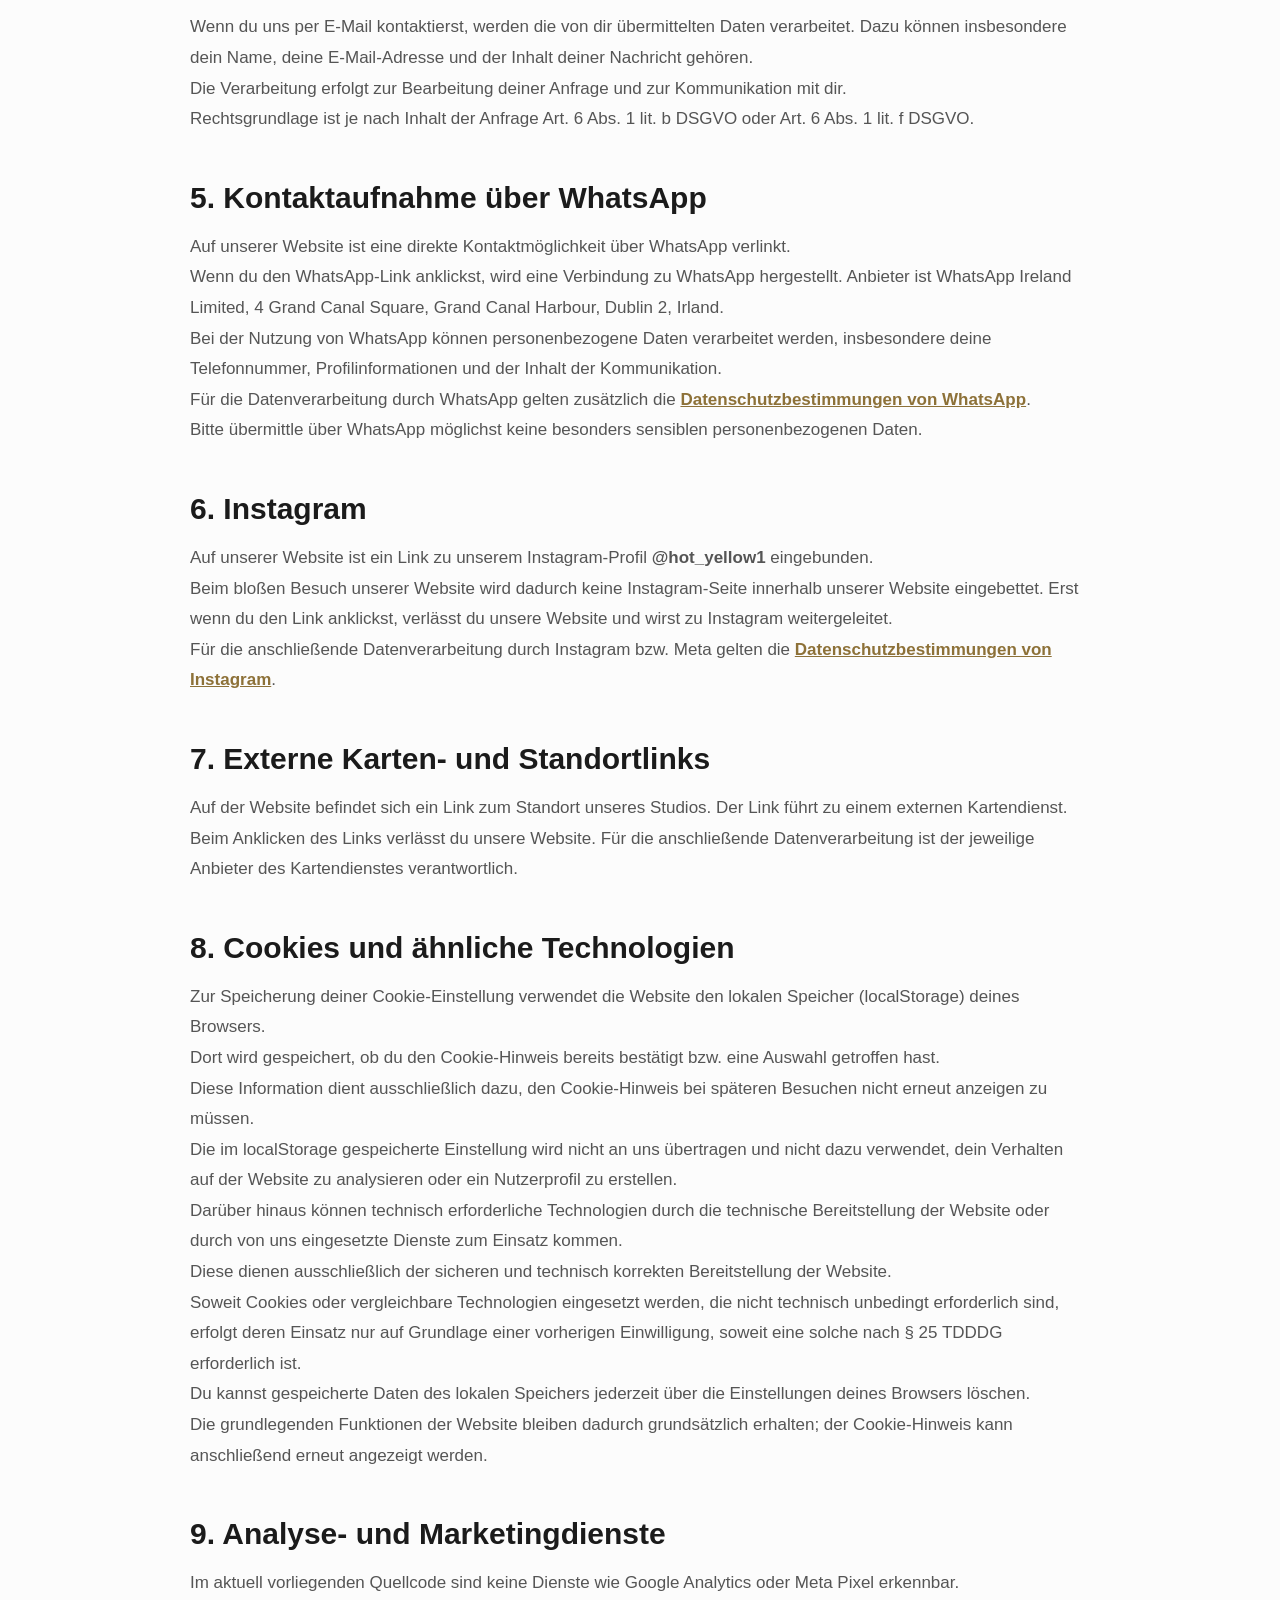
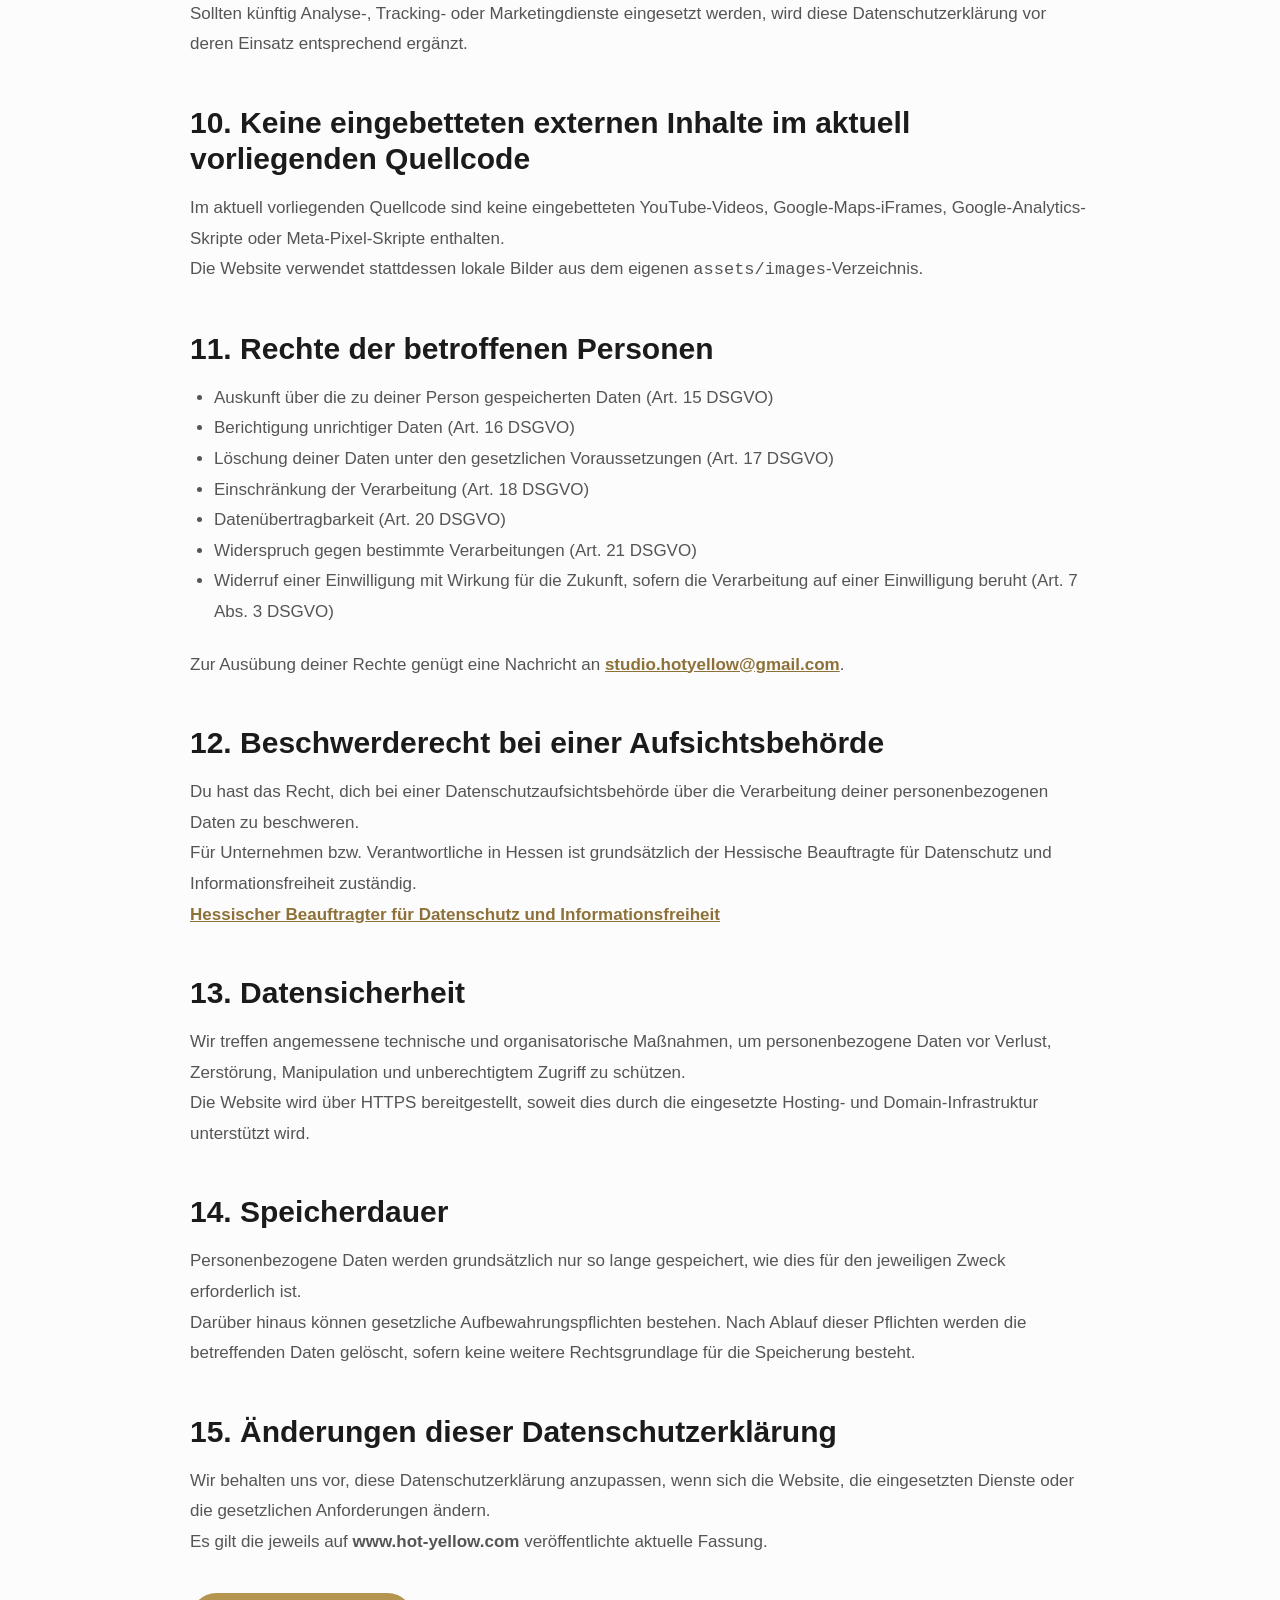
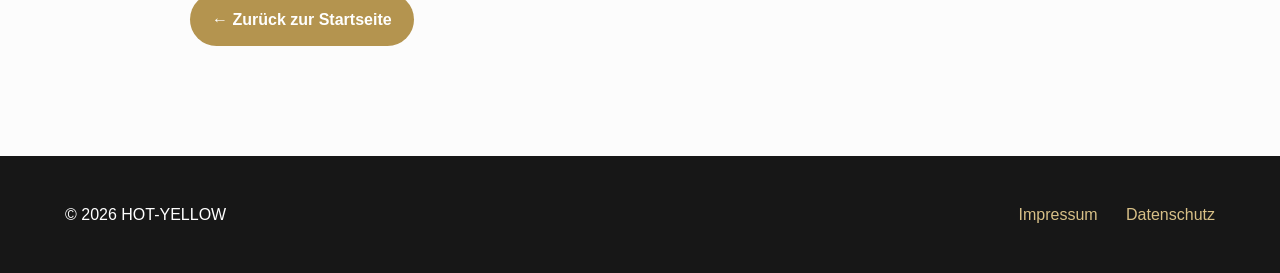
==== commit a7320cfc: "Update datenschutz.html" ====
--- a/datenschutz.html
+++ b/datenschutz.html
@@ -90,10 +90,16 @@
 <p>Beim Anklicken des Links verlässt du unsere Website. Für die anschließende Datenverarbeitung ist der jeweilige Anbieter des Kartendienstes verantwortlich.</p>
 
 <h2>8. Cookies und ähnliche Technologien</h2>
-<p>Die aktuell bereitgestellte Website enthält nach dem vorliegenden Quellcode keine eingebundenen Analyse- oder Tracking-Skripte und kein Cookie-Consent-System.</p>
-<p>Es können jedoch technisch erforderliche Cookies oder vergleichbare Technologien durch die Infrastruktur bzw. durch eingebundene Drittanbieter entstehen. Ob und welche Cookies tatsächlich gesetzt werden, hängt von der verwendeten Hosting-, DNS-, Sicherheits- und Browser-Infrastruktur ab.</p>
-<p>Soweit der Zugriff auf Informationen auf dem Endgerät oder die Speicherung von Informationen nicht technisch unbedingt erforderlich ist, gelten die gesetzlichen Anforderungen des § 25 TDDDG. Eine Einwilligung ist einzuholen, sofern sie gesetzlich erforderlich ist.</p>
-
+   <p> Zur Speicherung deiner Cookie-Einstellung verwendet die Website den lokalen Speicher (localStorage) deines Browsers.</p> 
+    <p>Dort wird gespeichert, ob du den Cookie-Hinweis bereits bestätigt bzw. eine Auswahl getroffen hast. </p>
+    <p>Diese Information dient ausschließlich dazu, den Cookie-Hinweis bei späteren Besuchen nicht erneut anzeigen zu müssen.</p>
+    <p>Die im localStorage gespeicherte Einstellung wird nicht an uns übertragen und nicht dazu verwendet, dein Verhalten auf der Website zu analysieren oder ein Nutzerprofil zu erstellen.</p>
+    <p>Darüber hinaus können technisch erforderliche Technologien durch die technische Bereitstellung der Website oder durch von uns eingesetzte Dienste zum Einsatz kommen. </p>
+    <p>Diese dienen ausschließlich der sicheren und technisch korrekten Bereitstellung der Website.</p>
+    <p>Soweit Cookies oder vergleichbare Technologien eingesetzt werden, die nicht technisch unbedingt erforderlich sind, erfolgt deren Einsatz nur auf Grundlage einer vorherigen Einwilligung, soweit eine solche nach § 25 TDDDG erforderlich ist.</p>
+    <p>Du kannst gespeicherte Daten des lokalen Speichers jederzeit über die Einstellungen deines Browsers löschen. </p>
+    <p>Die grundlegenden Funktionen der Website bleiben dadurch grundsätzlich erhalten; der Cookie-Hinweis kann anschließend erneut angezeigt werden.</p>
+    
 <h2>9. Analyse- und Marketingdienste</h2>
 <p>Im aktuell vorliegenden Quellcode sind keine Dienste wie Google Analytics oder Meta Pixel erkennbar.</p>
 <p>Sollten künftig Analyse-, Tracking- oder Marketingdienste eingesetzt werden, wird diese Datenschutzerklärung vor deren Einsatz entsprechend ergänzt.</p>
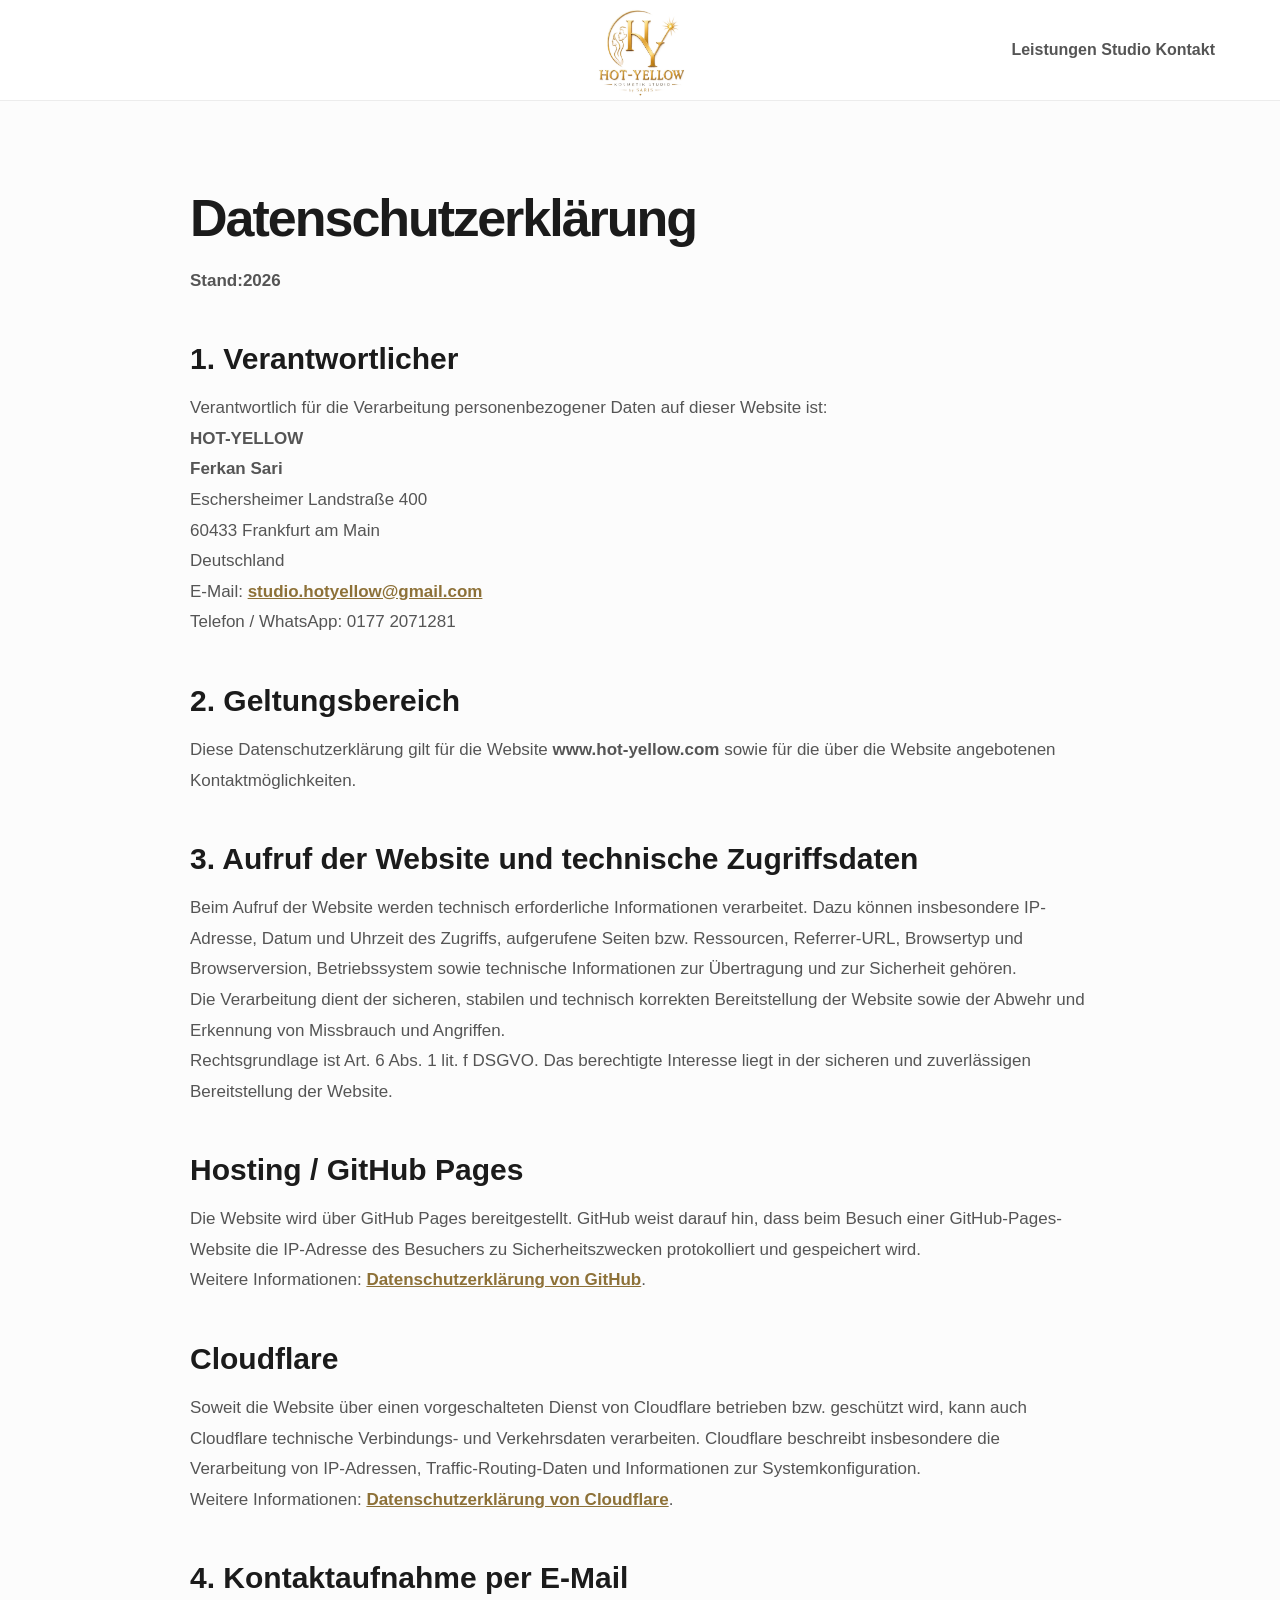
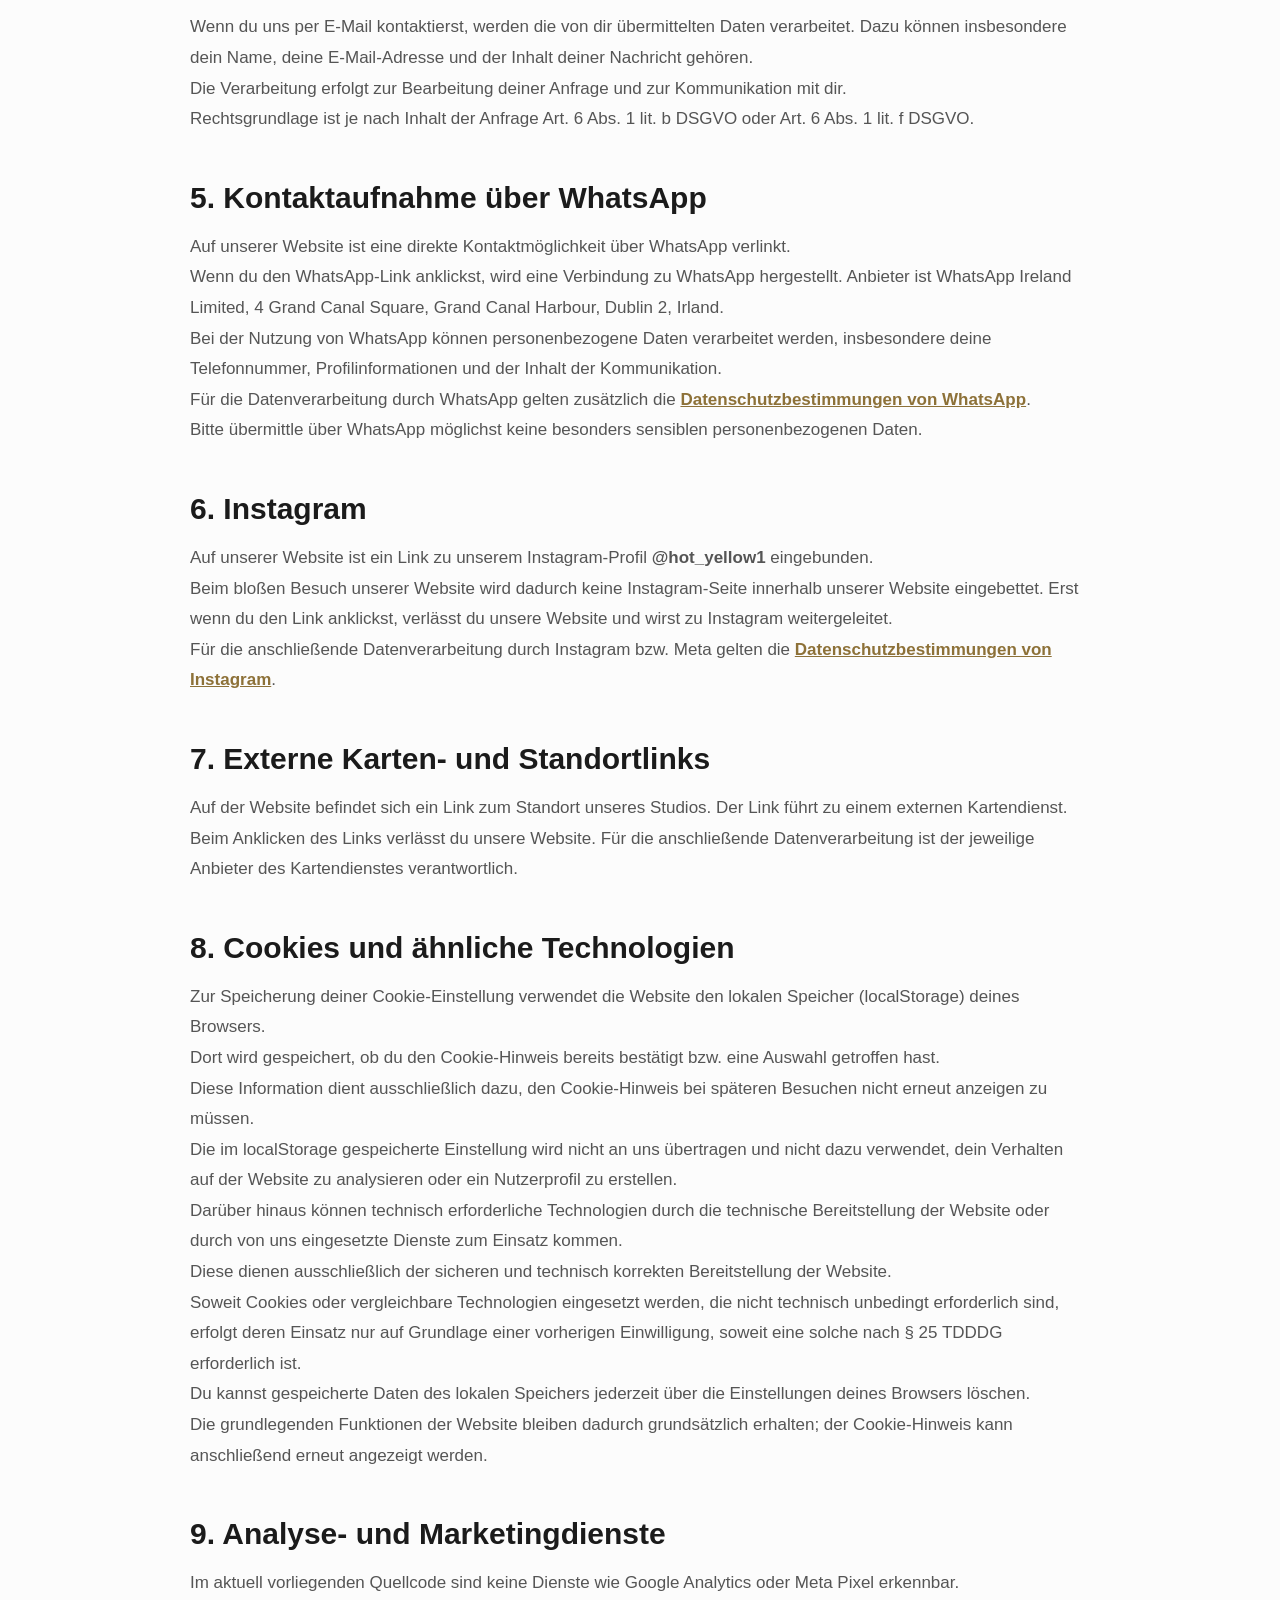
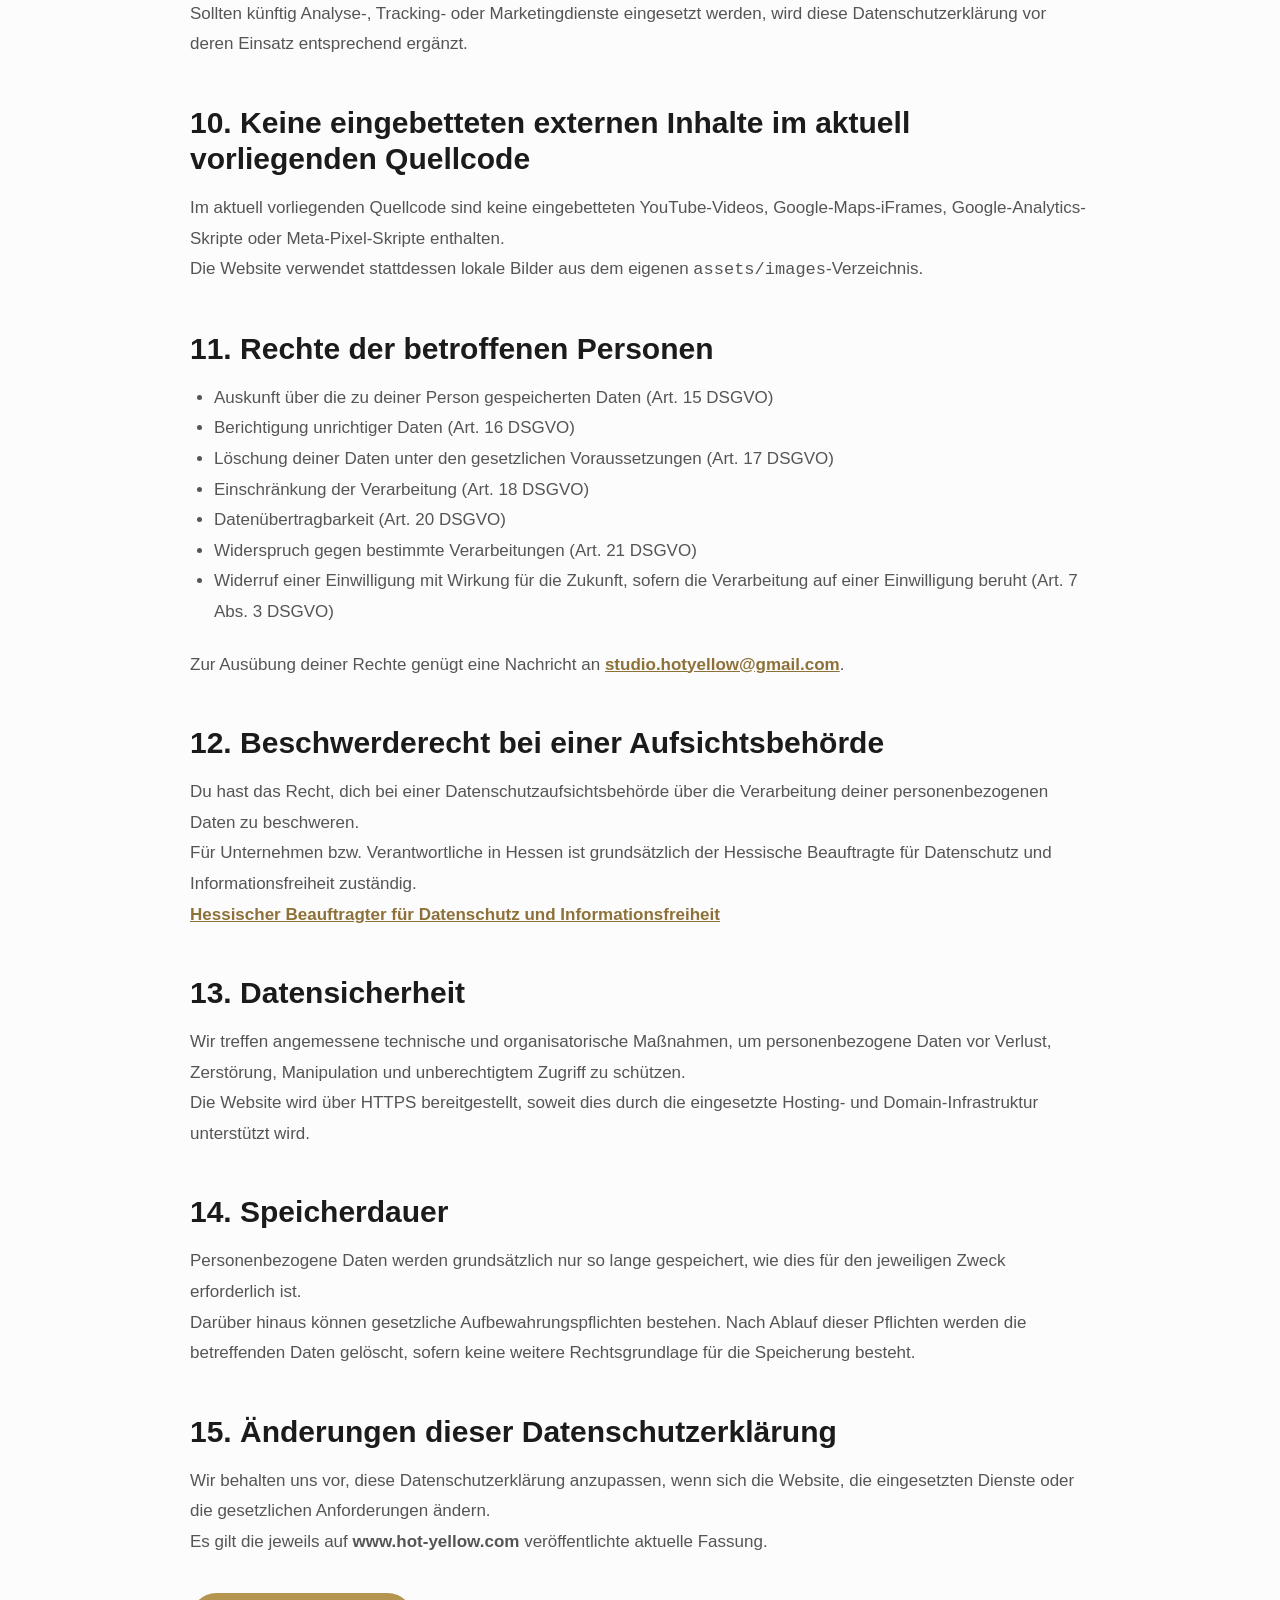
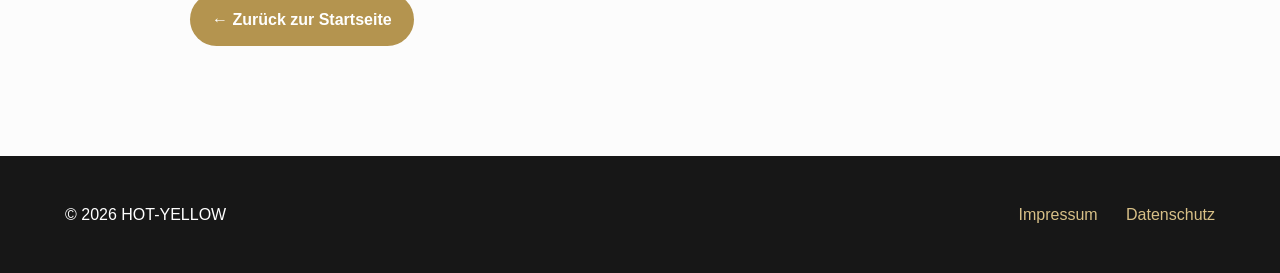
==== commit 36bb3986: "Update datenschutz.html" ====
--- a/datenschutz.html
+++ b/datenschutz.html
@@ -39,7 +39,7 @@
 <div class="container">
 
 <h1>Datenschutzerklärung</h1>
-<p><strong>Stand: 05. August 2026</strong></p>
+<p><strong>Stand:2026</strong></p>
 
 <h2>1. Verantwortlicher</h2>
 <p>Verantwortlich für die Verarbeitung personenbezogener Daten auf dieser Website ist:</p>
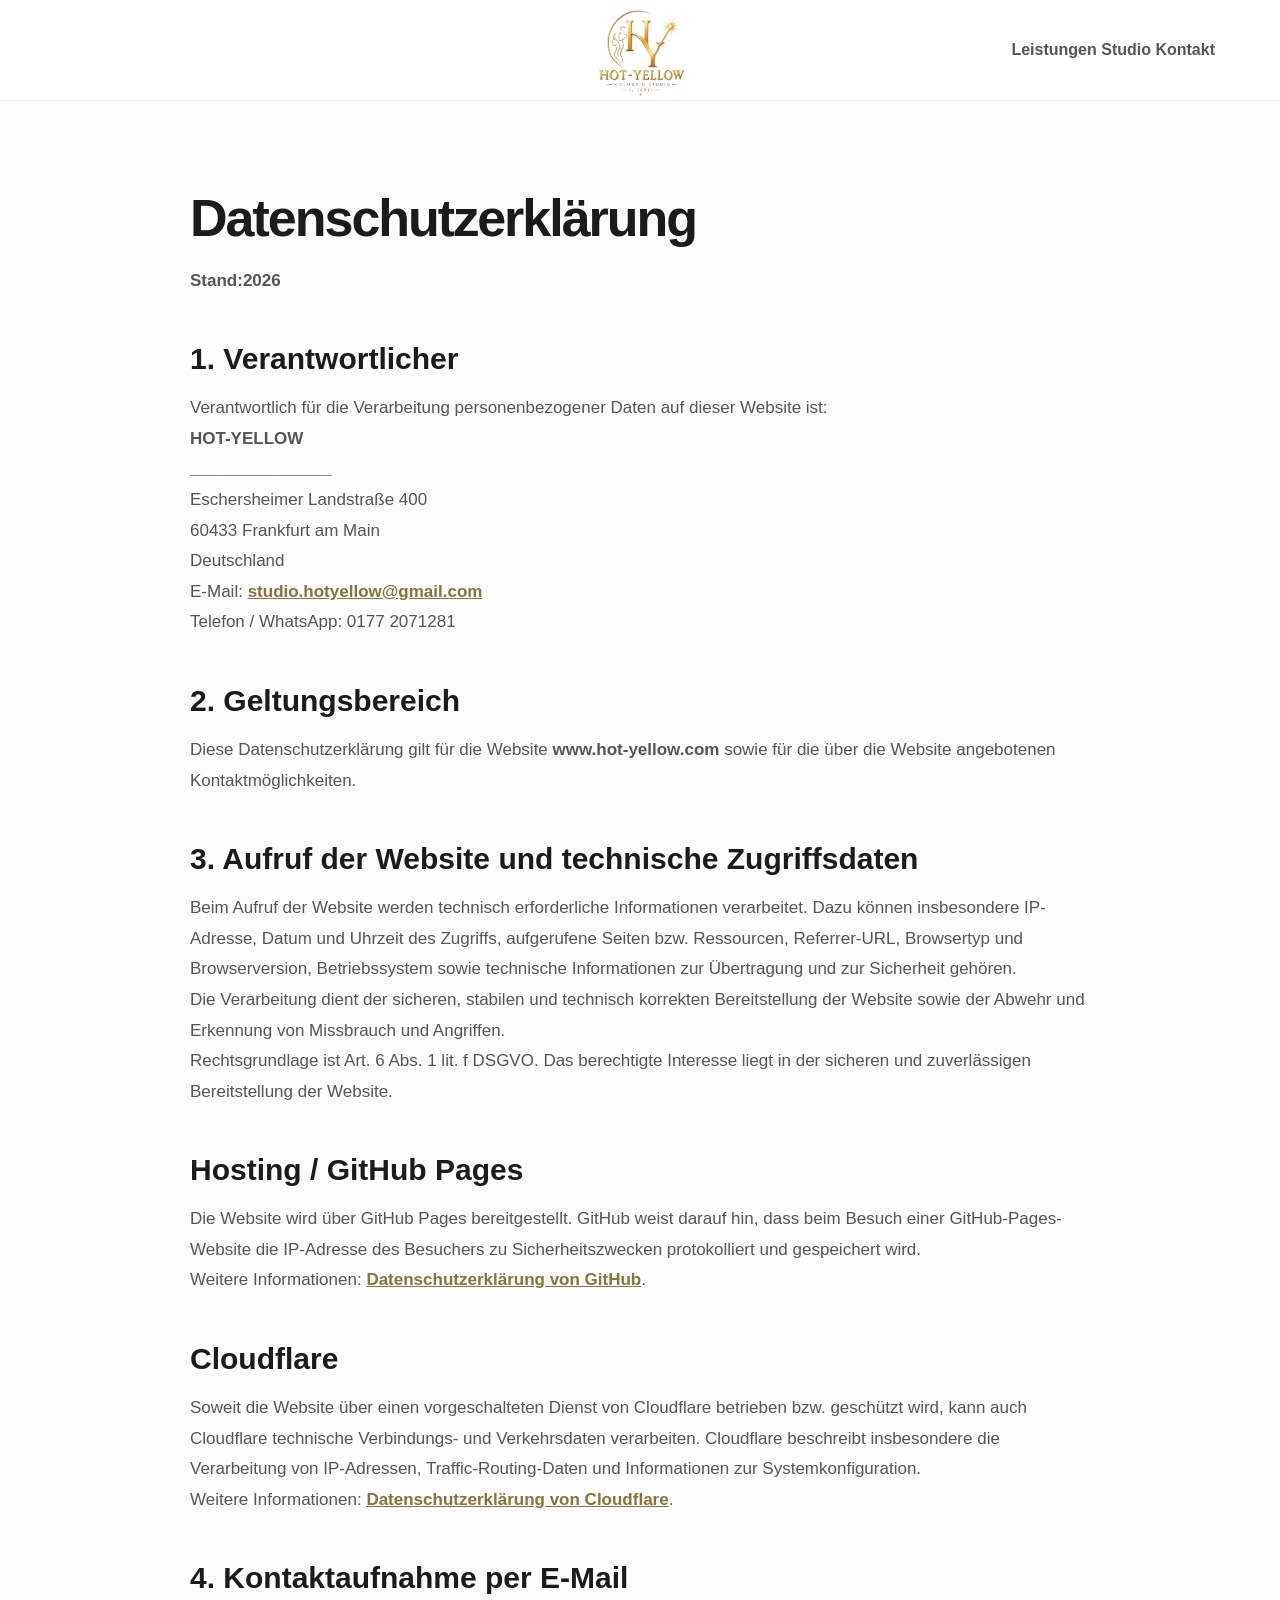
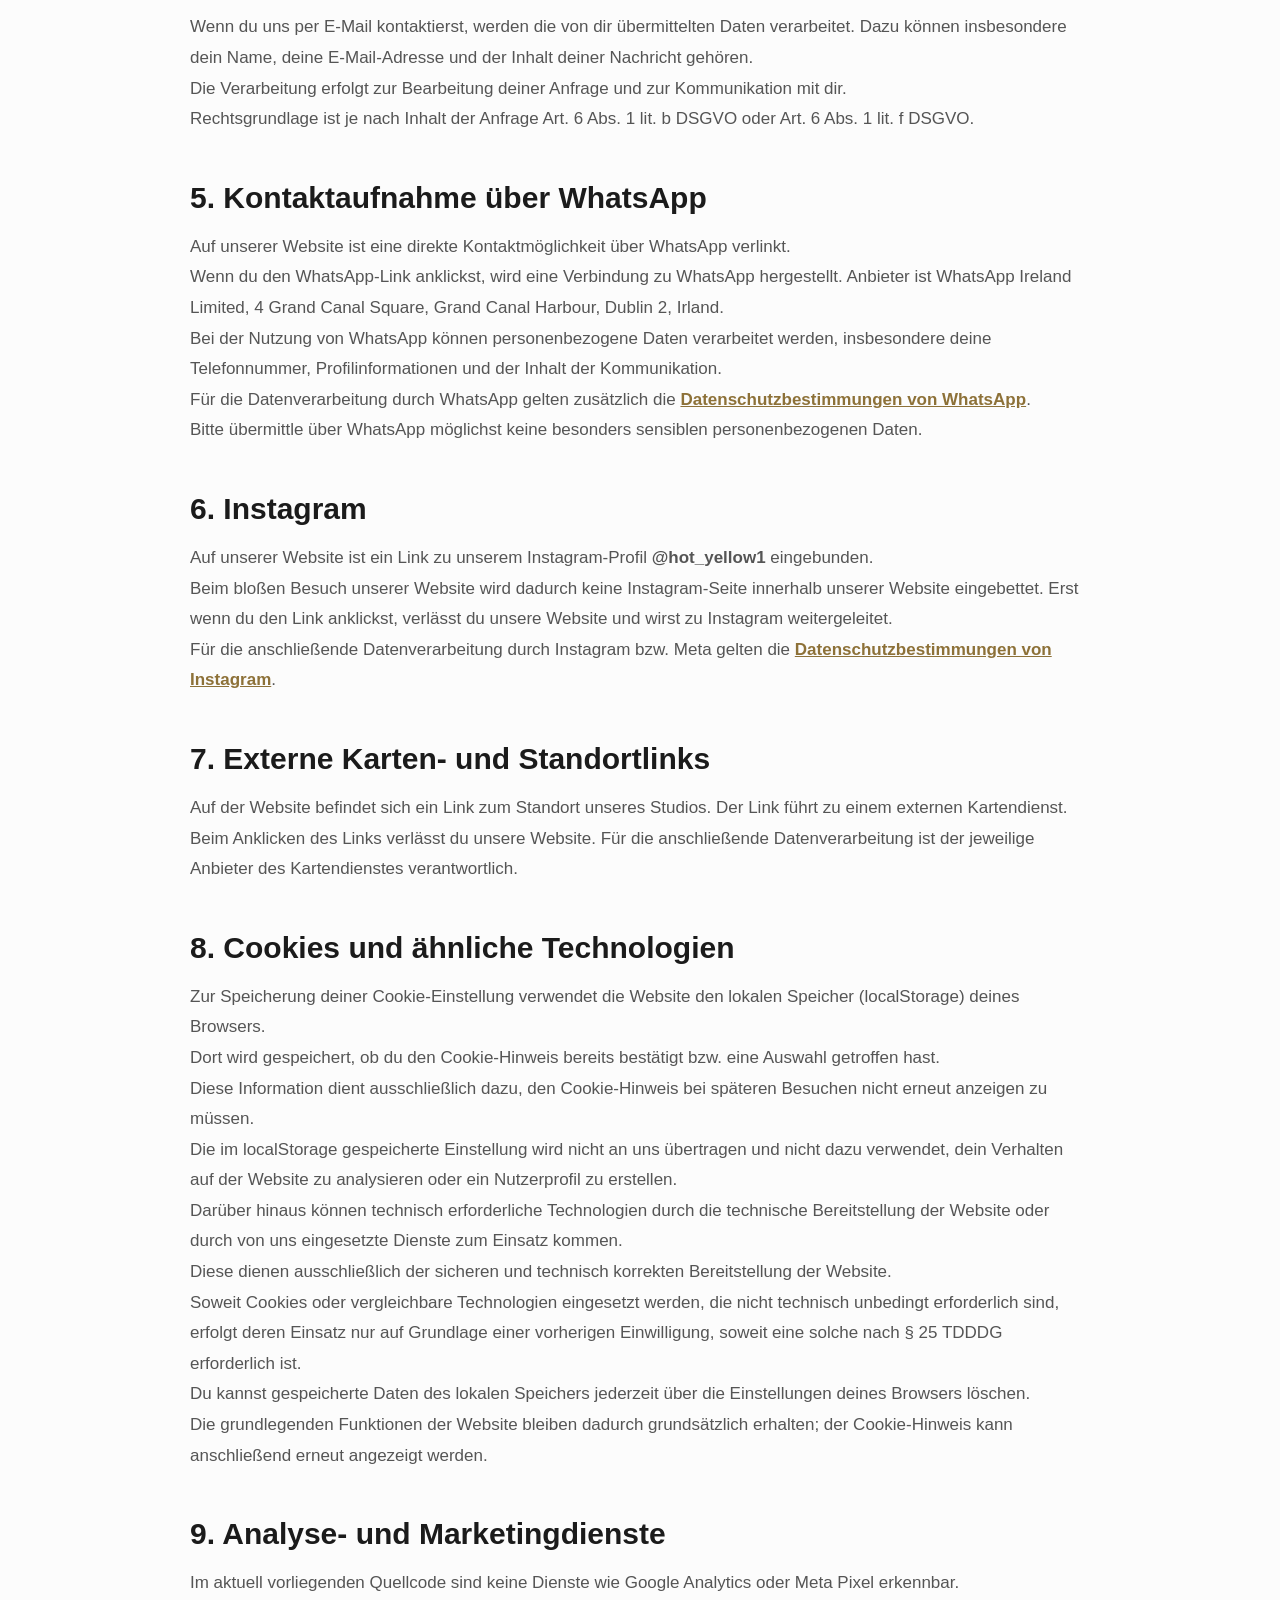
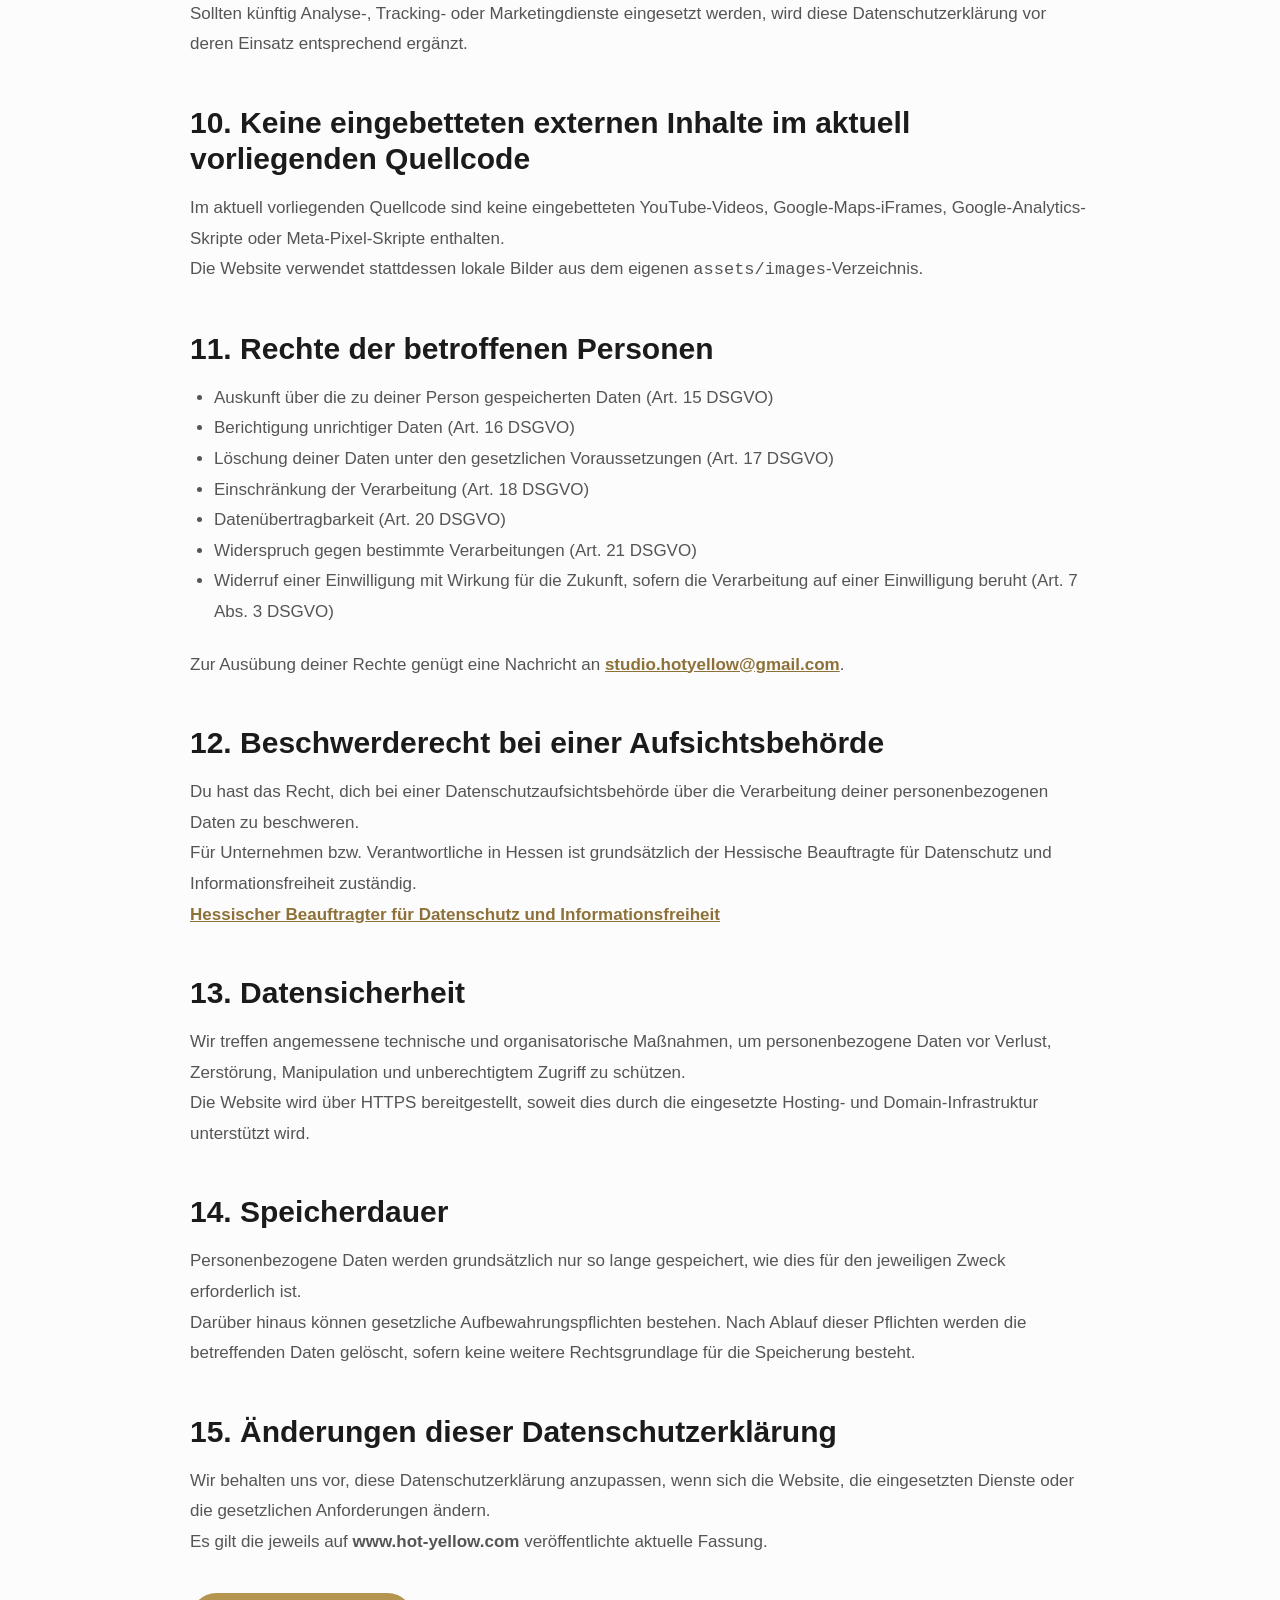
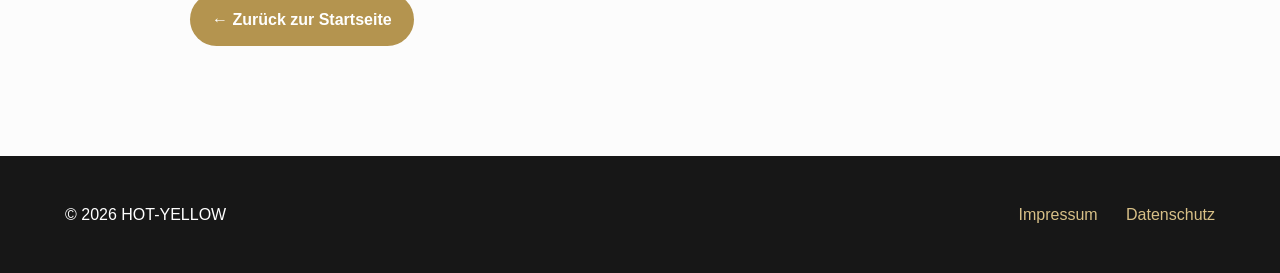
==== commit 90779336: "Update datenschutz.html" ====
--- a/datenschutz.html
+++ b/datenschutz.html
@@ -44,7 +44,7 @@
 <h2>1. Verantwortlicher</h2>
 <p>Verantwortlich für die Verarbeitung personenbezogener Daten auf dieser Website ist:</p>
 <p><strong>HOT-YELLOW</strong><br>
-<strong>Ferkan Sari</strong><br>
+<strong>_______________</strong><br>
 Eschersheimer Landstraße 400<br>
 60433 Frankfurt am Main<br>
 Deutschland</p>
--- a/style.css
+++ b/style.css
@@ -104,7 +104,7 @@
     display: flex;
     justify-content: flex-end;
     align-items: center;
-    gap: 100px;   /* Abstand zwischen Leistungen, Studio und Kontakt */
+    gap: 150px;   /* Abstand zwischen Leistungen, Studio und Kontakt */
 
 }
    
@@ -121,7 +121,7 @@
         justify-content: space-between;
         padding: 0 40px;
         display: flex;
-        gap: 40px;
+        gap: 60px;
     }
 
     .logo{
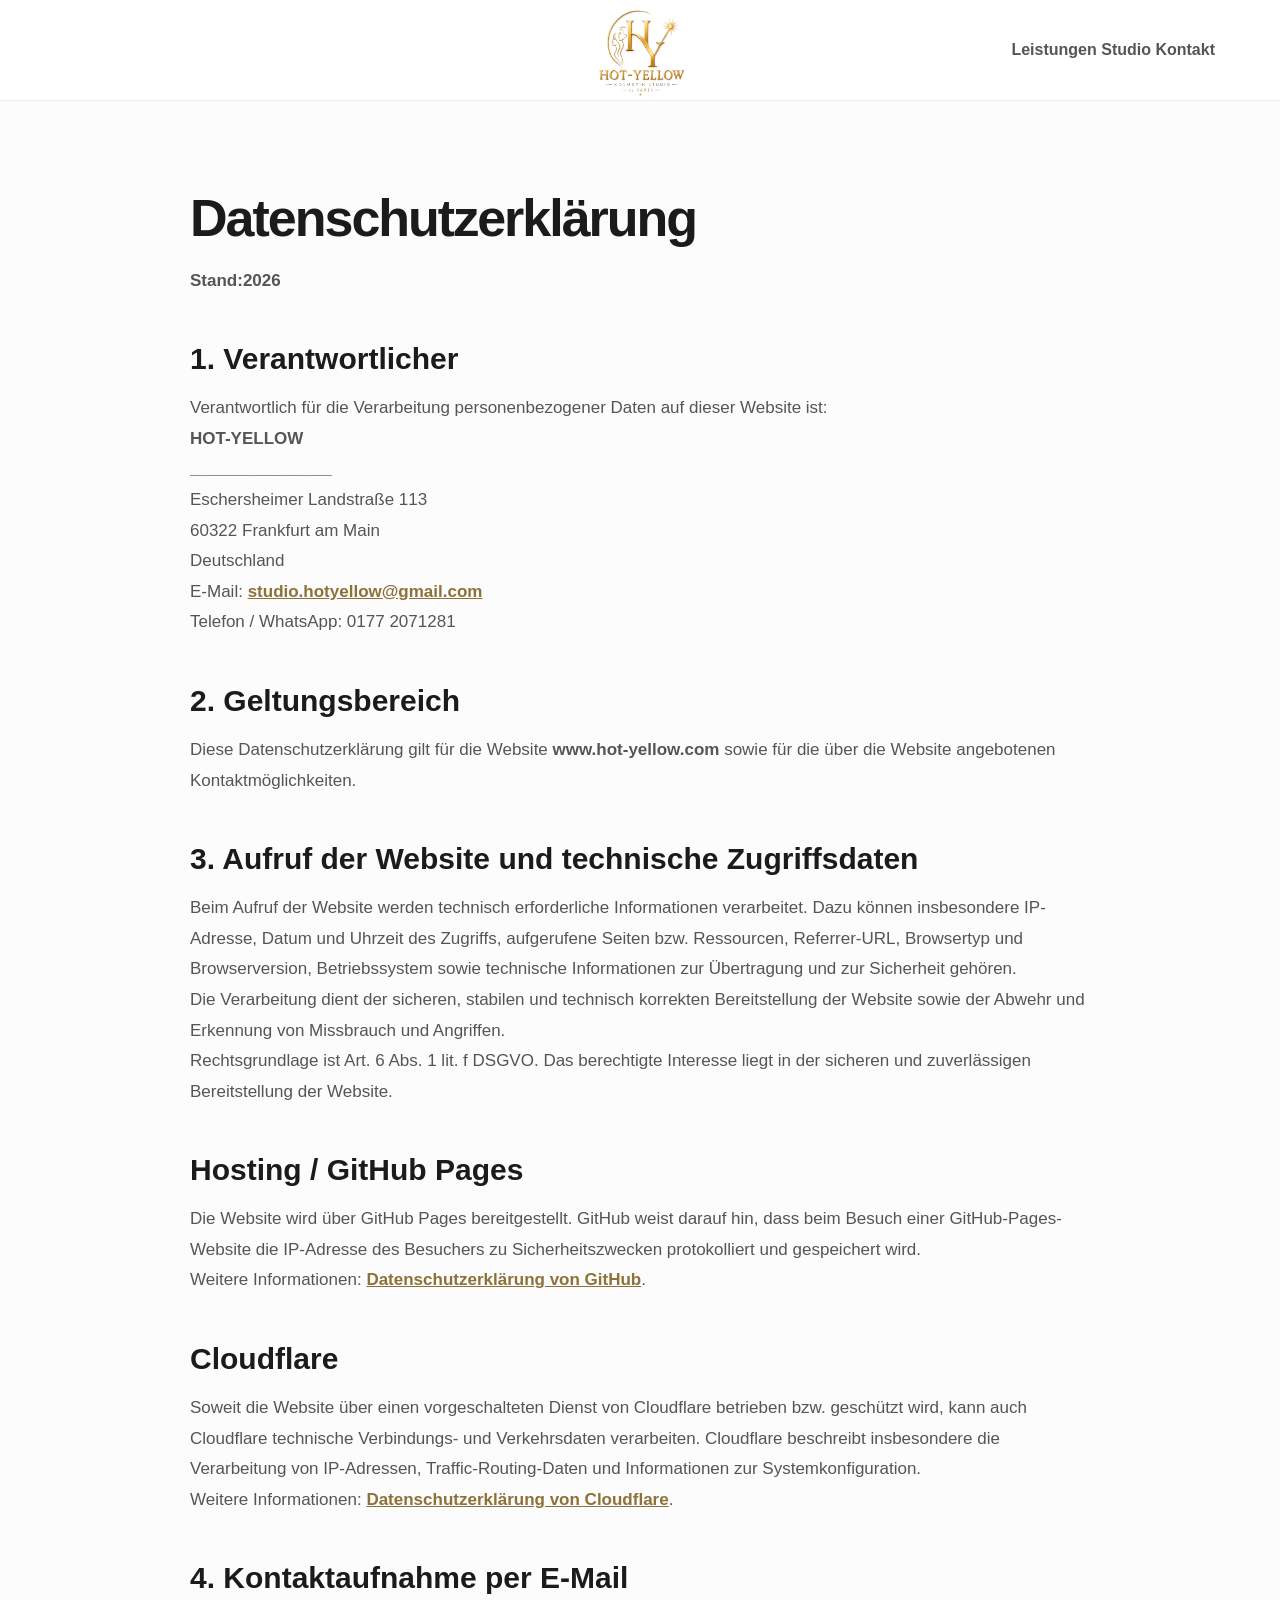
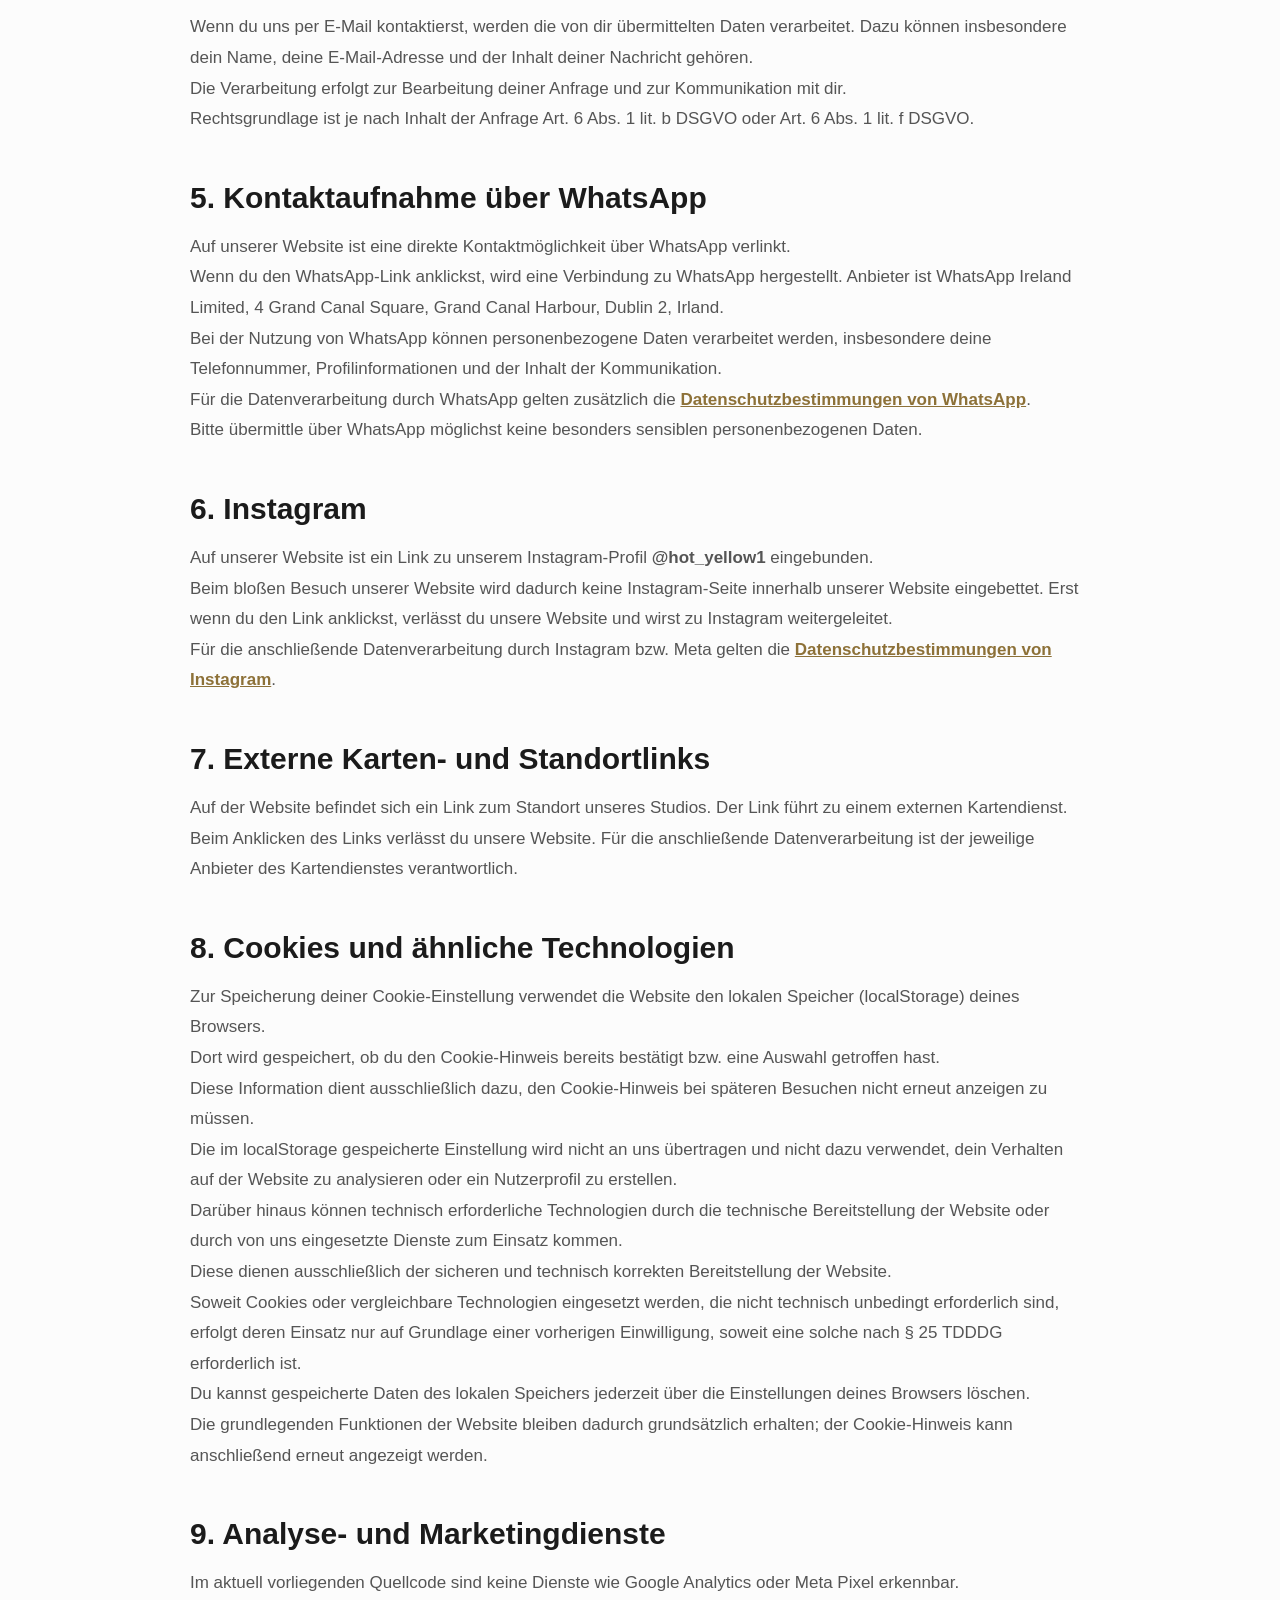
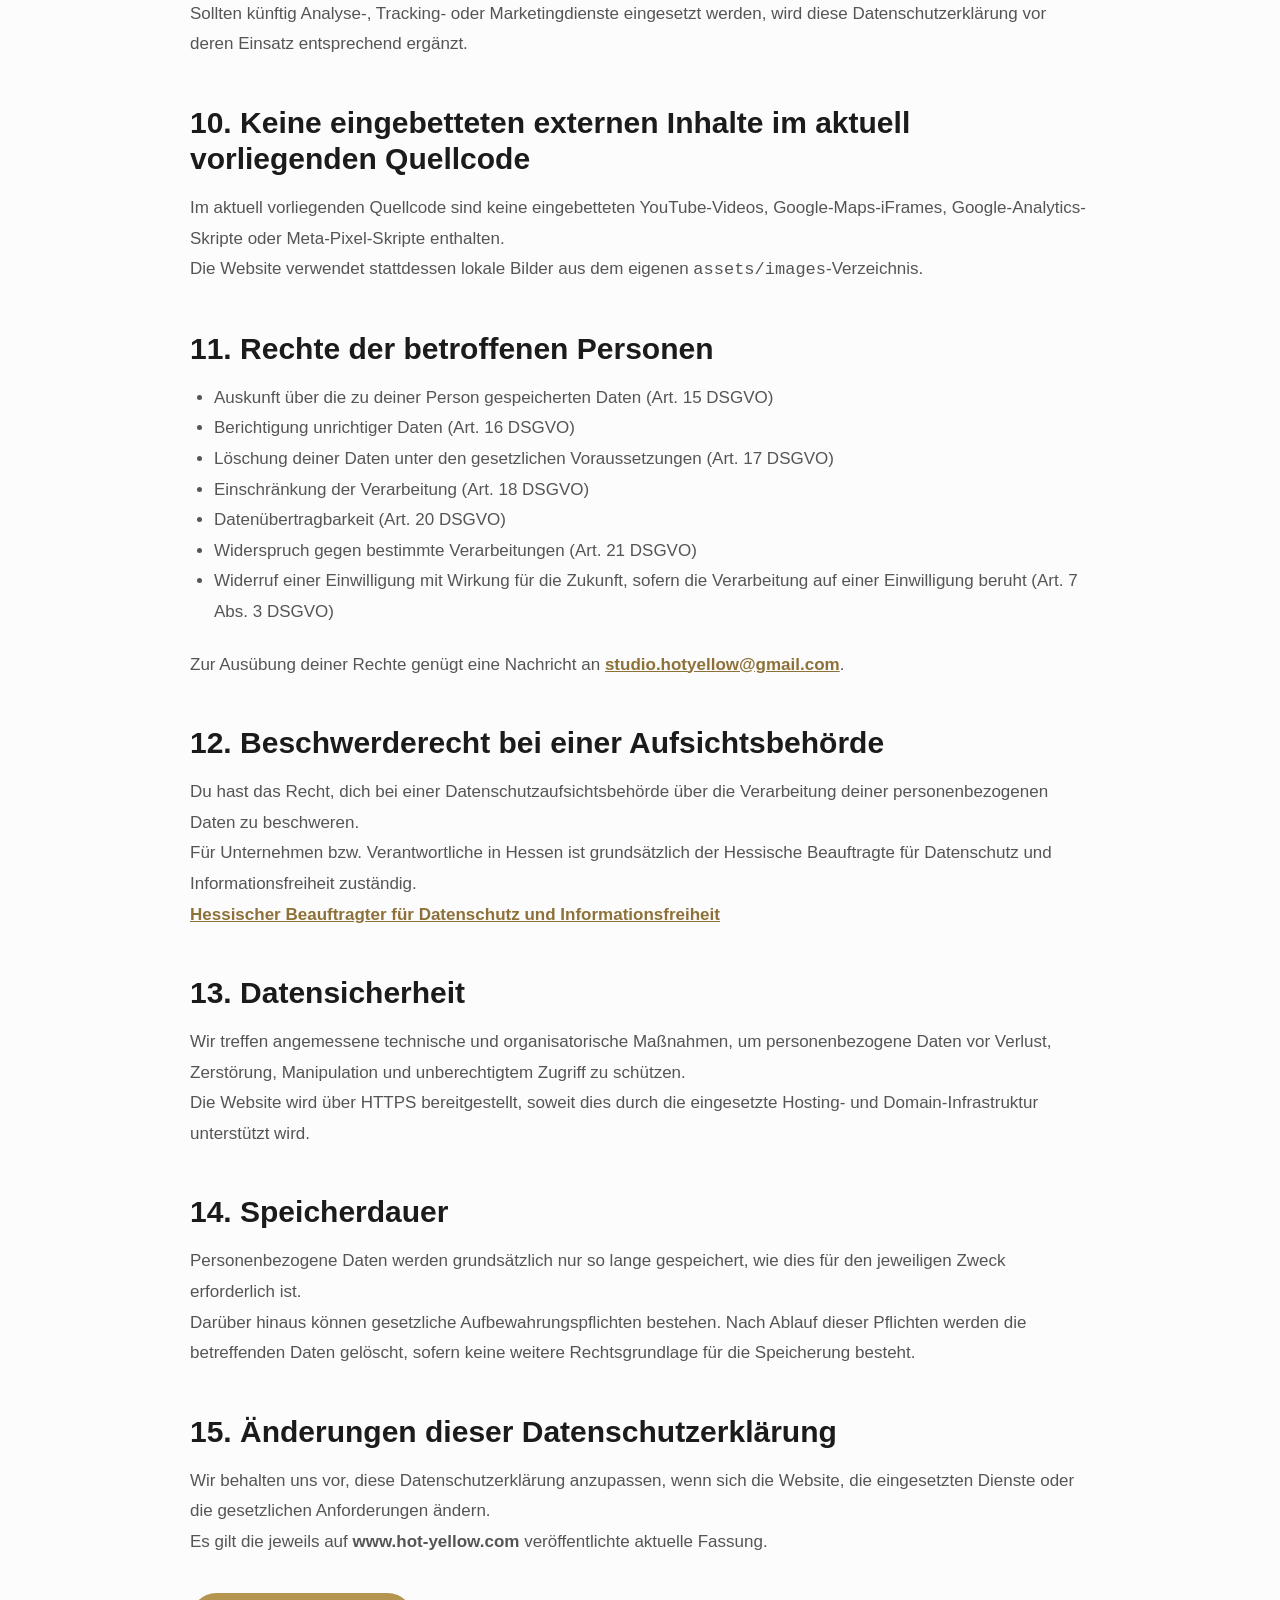
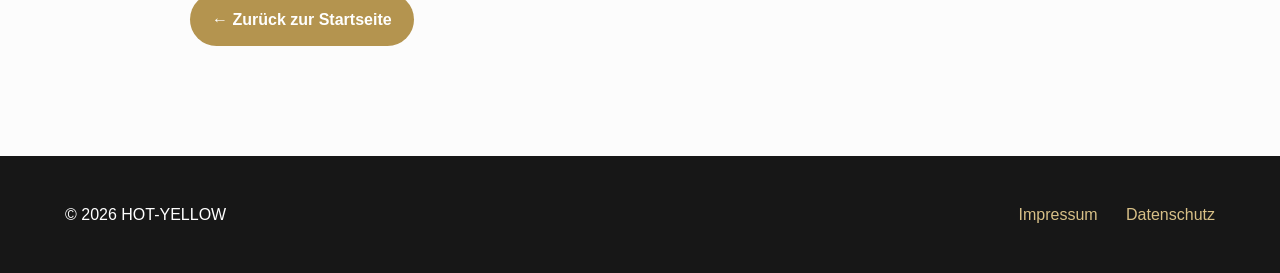
==== commit bf9602c9: "Update datenschutz.html" ====
--- a/datenschutz.html
+++ b/datenschutz.html
@@ -45,8 +45,8 @@
 <p>Verantwortlich für die Verarbeitung personenbezogener Daten auf dieser Website ist:</p>
 <p><strong>HOT-YELLOW</strong><br>
 <strong>_______________</strong><br>
-Eschersheimer Landstraße 400<br>
-60433 Frankfurt am Main<br>
+Eschersheimer Landstraße 113<br>
+60322 Frankfurt am Main<br>
 Deutschland</p>
 <p>E-Mail: <a href="mailto:studio.hotyellow@gmail.com">studio.hotyellow@gmail.com</a><br>
 Telefon / WhatsApp: 0177 2071281</p>
